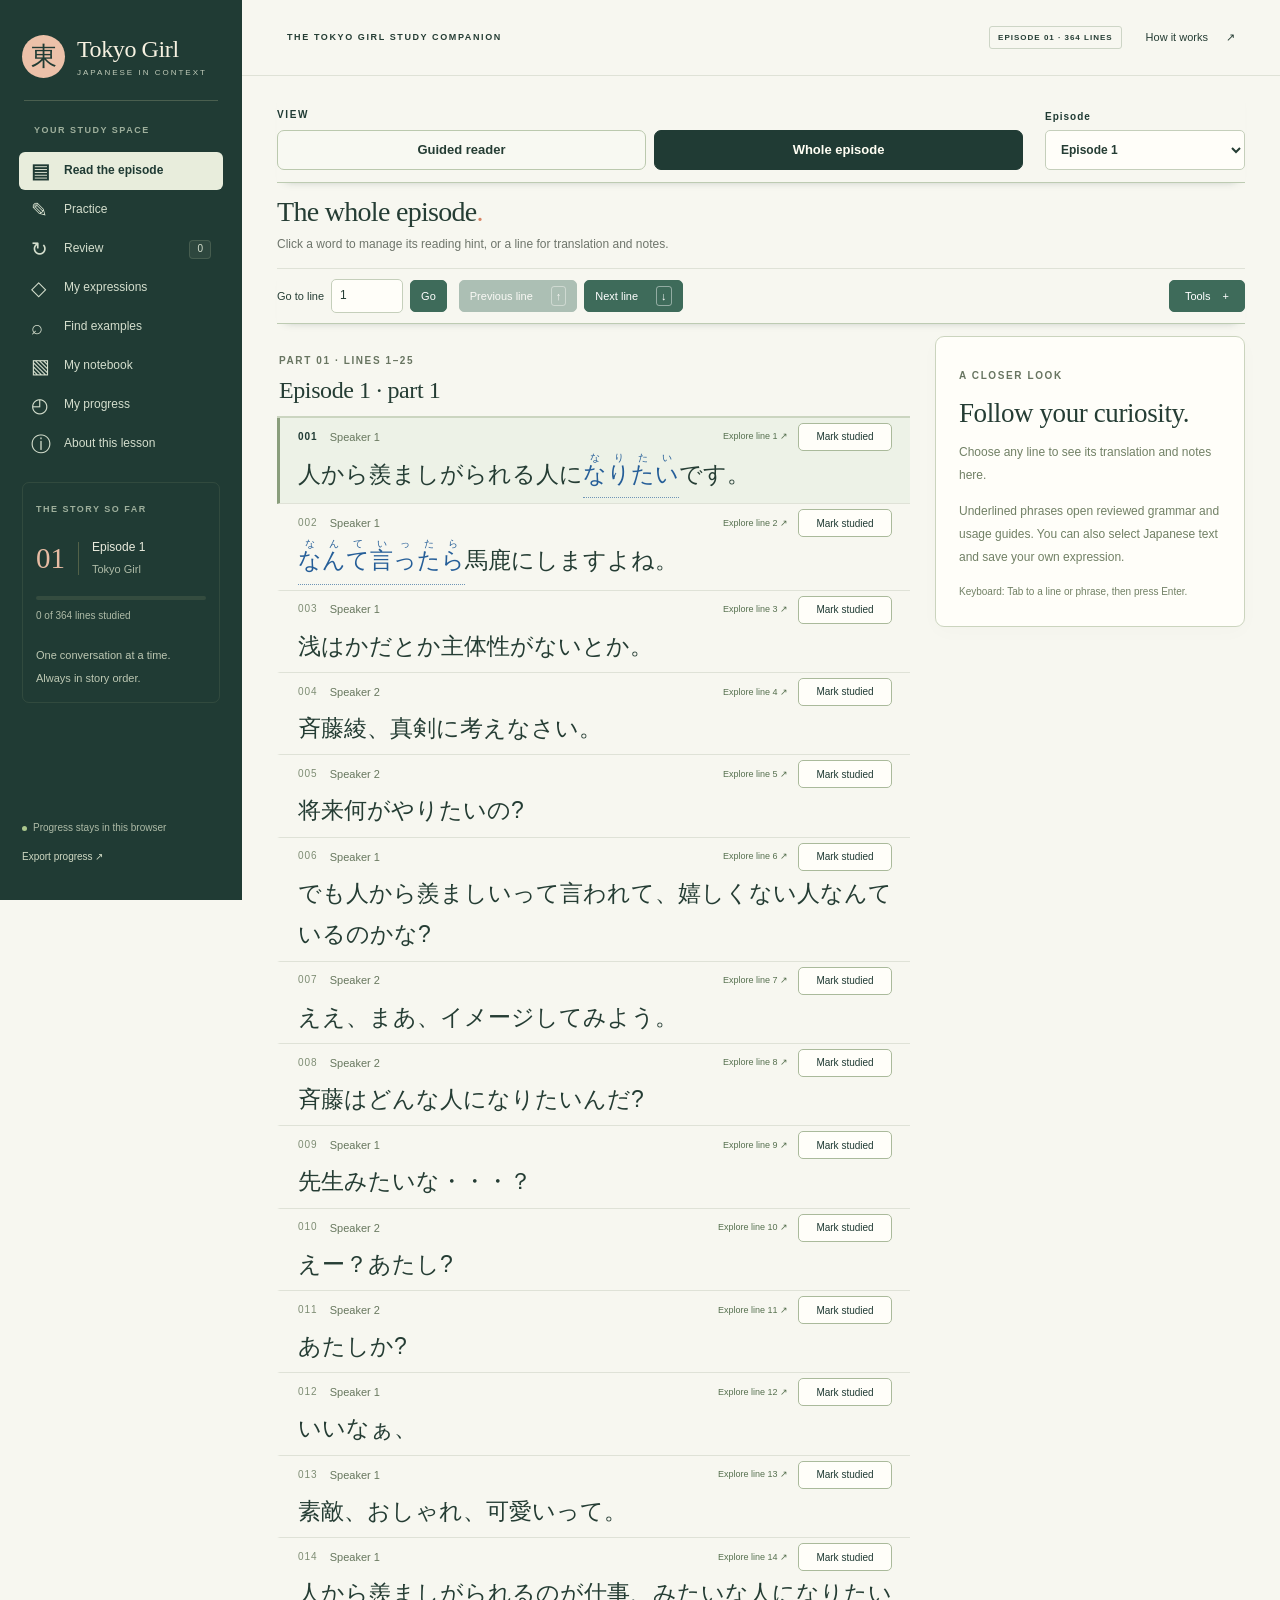
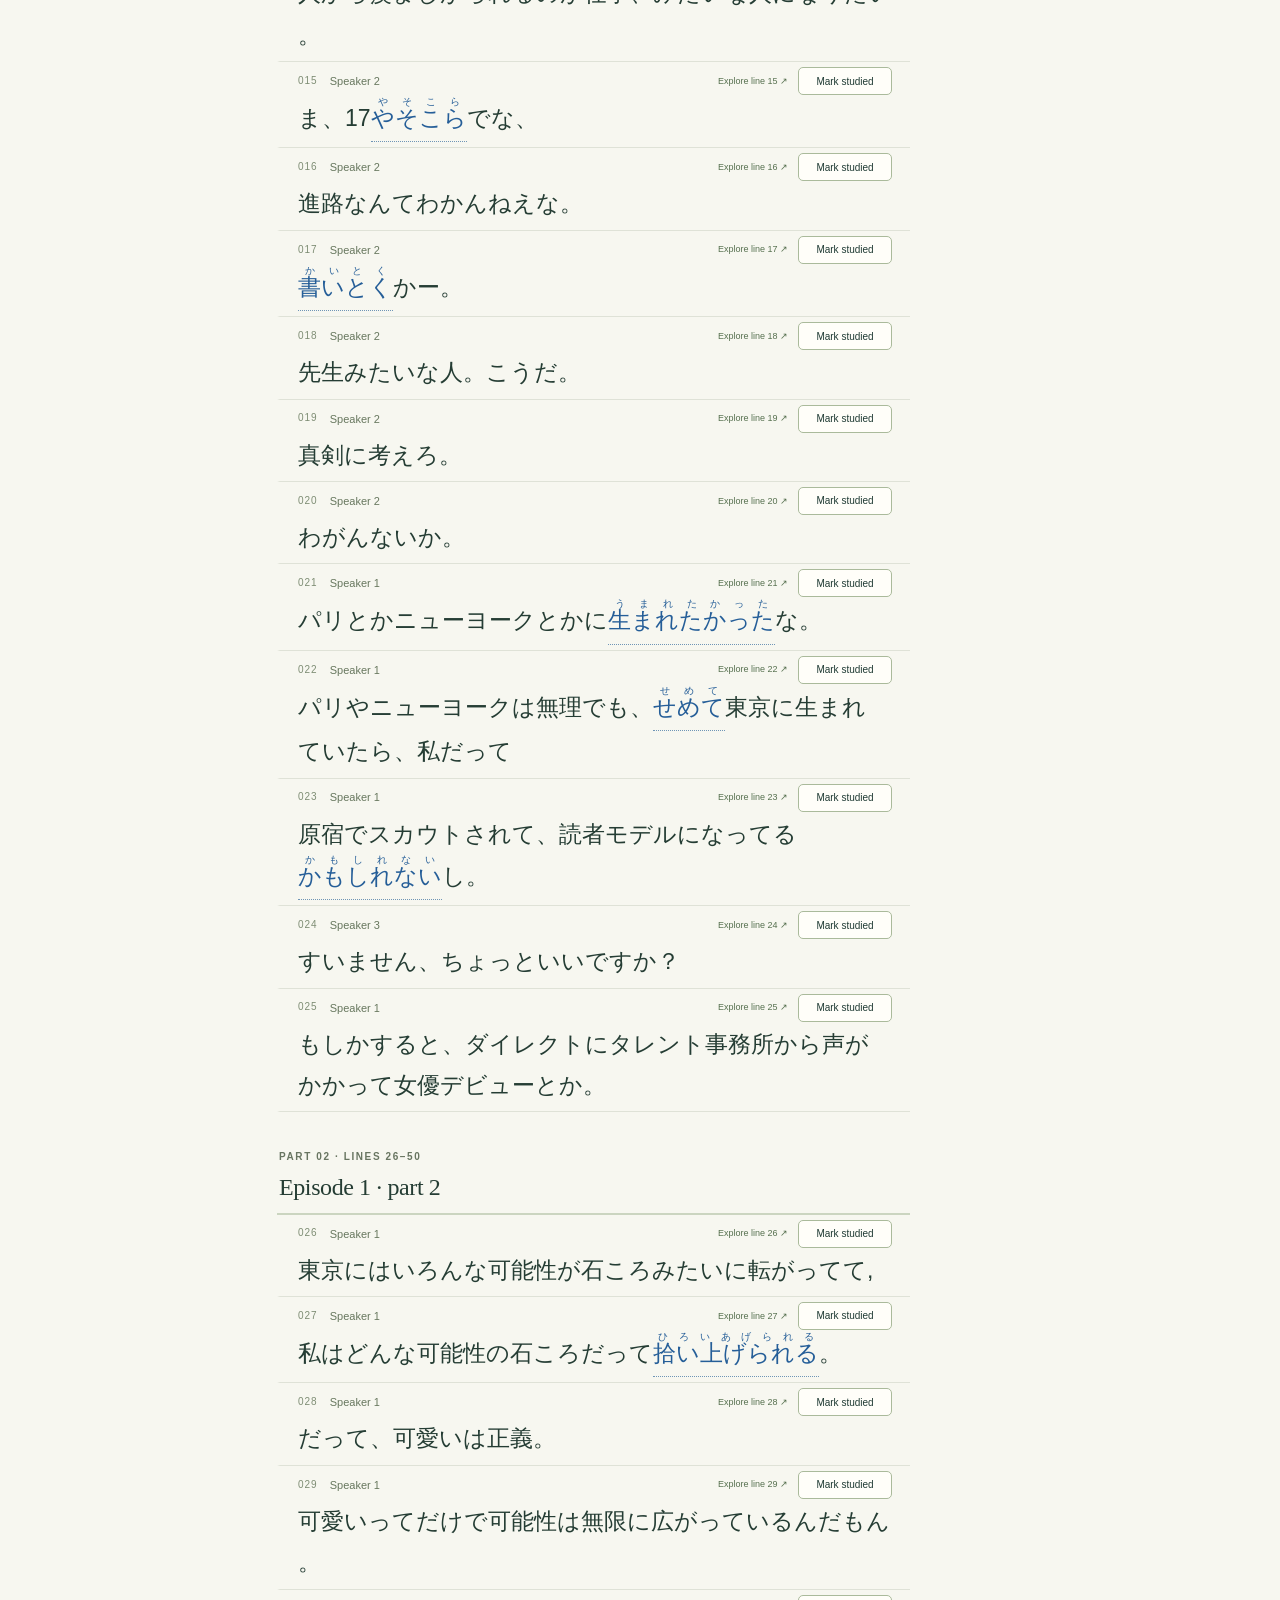
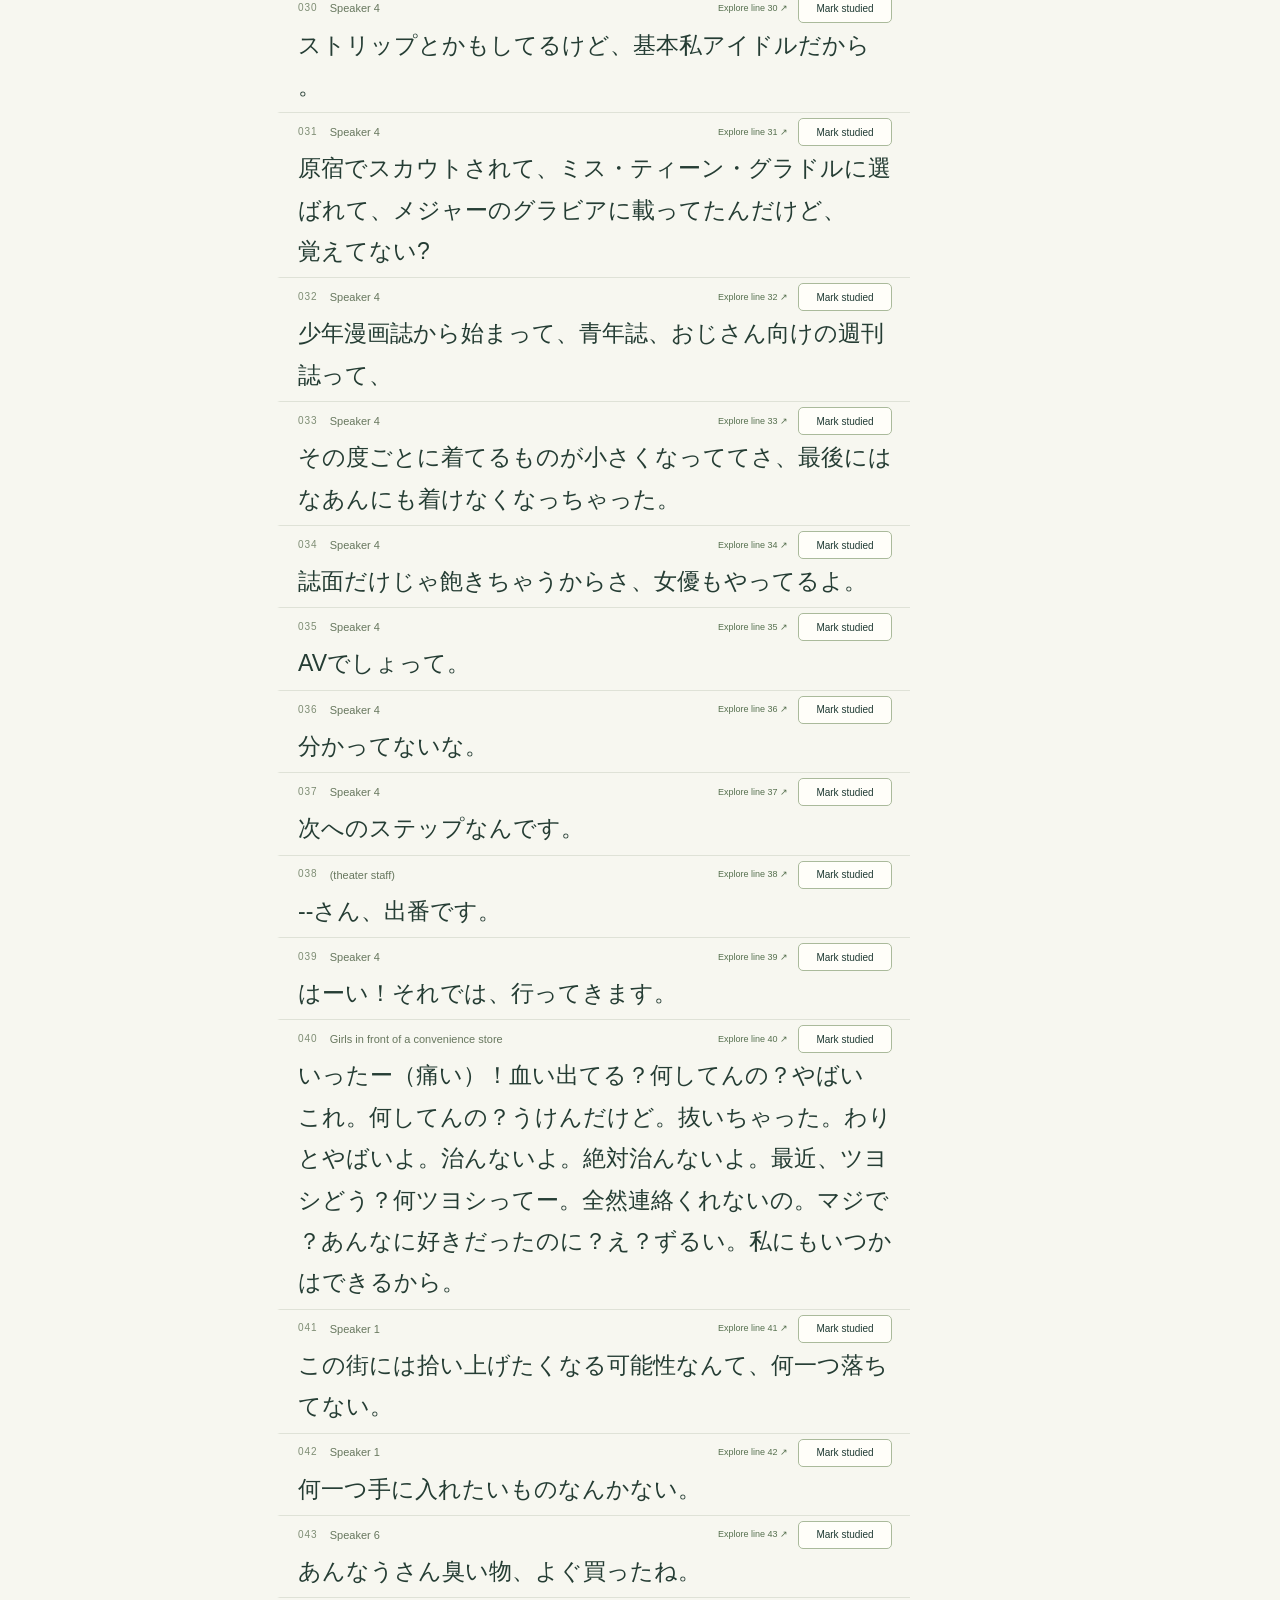
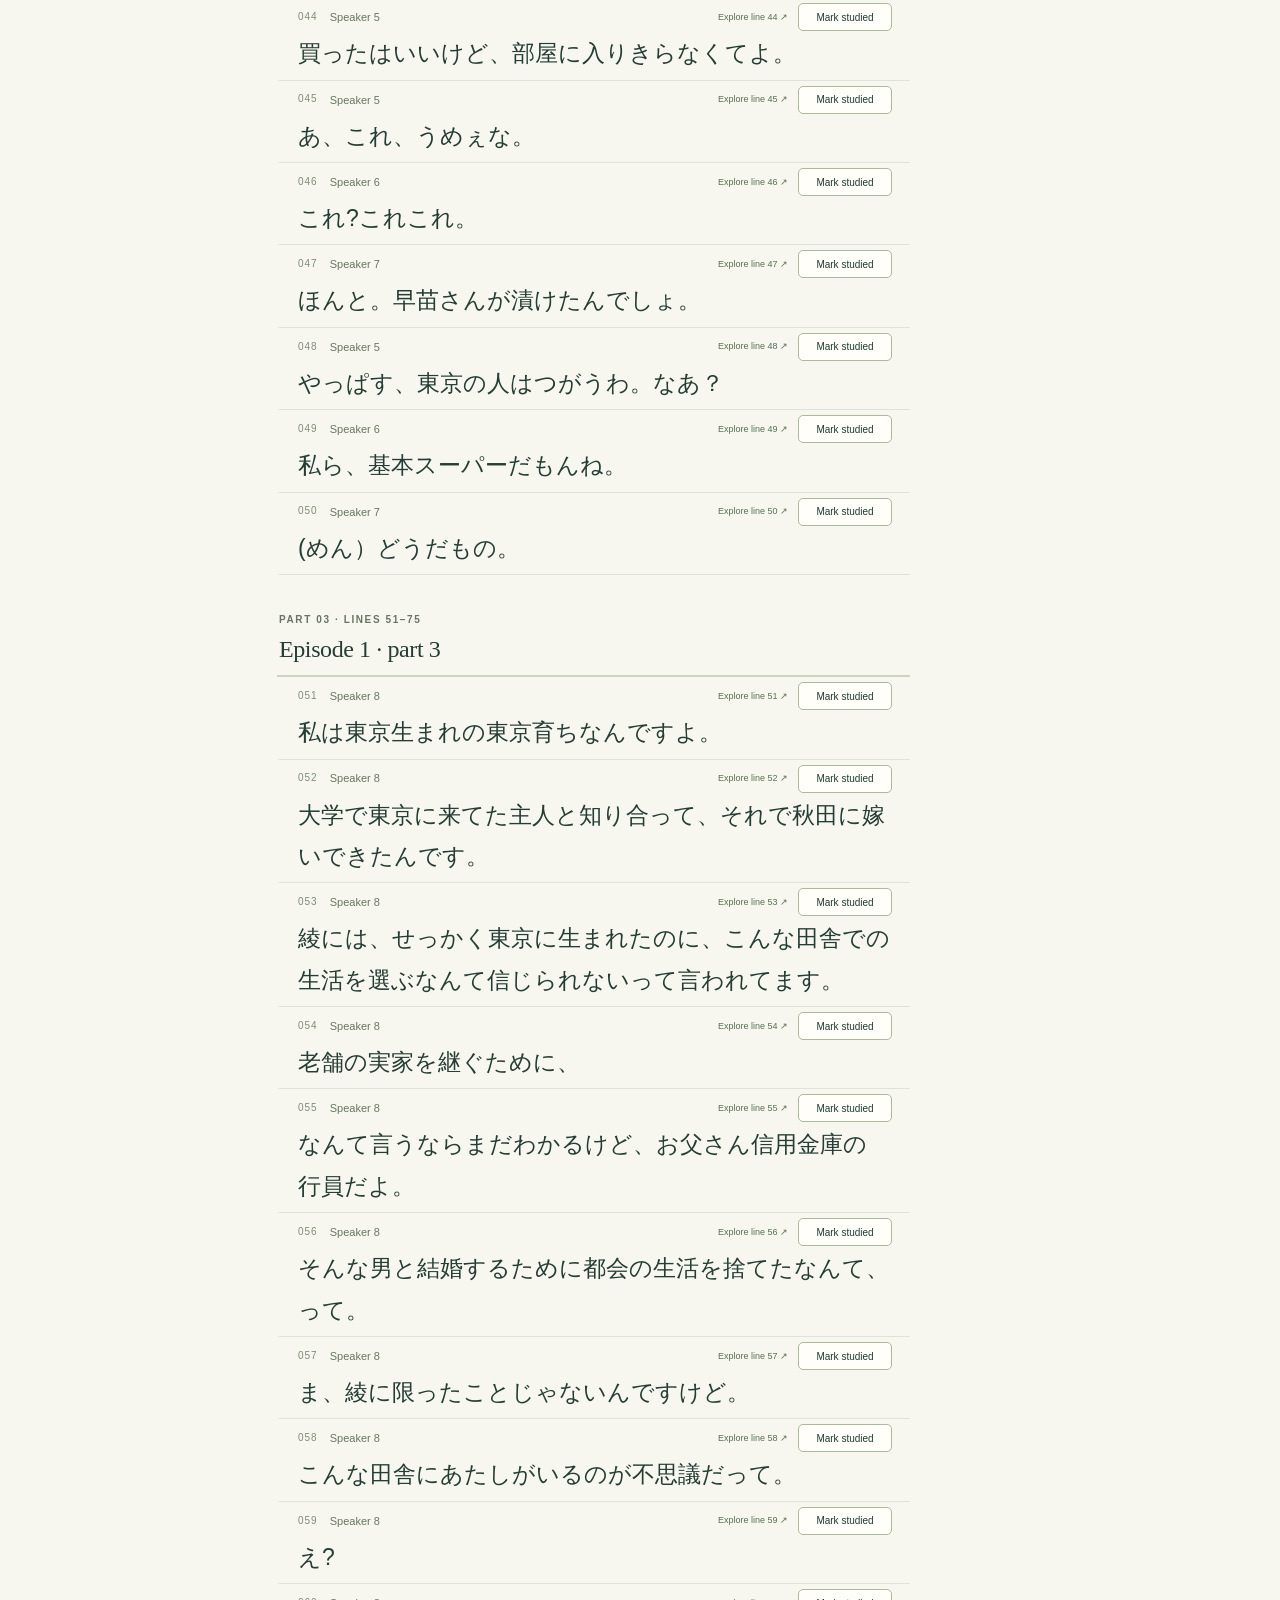
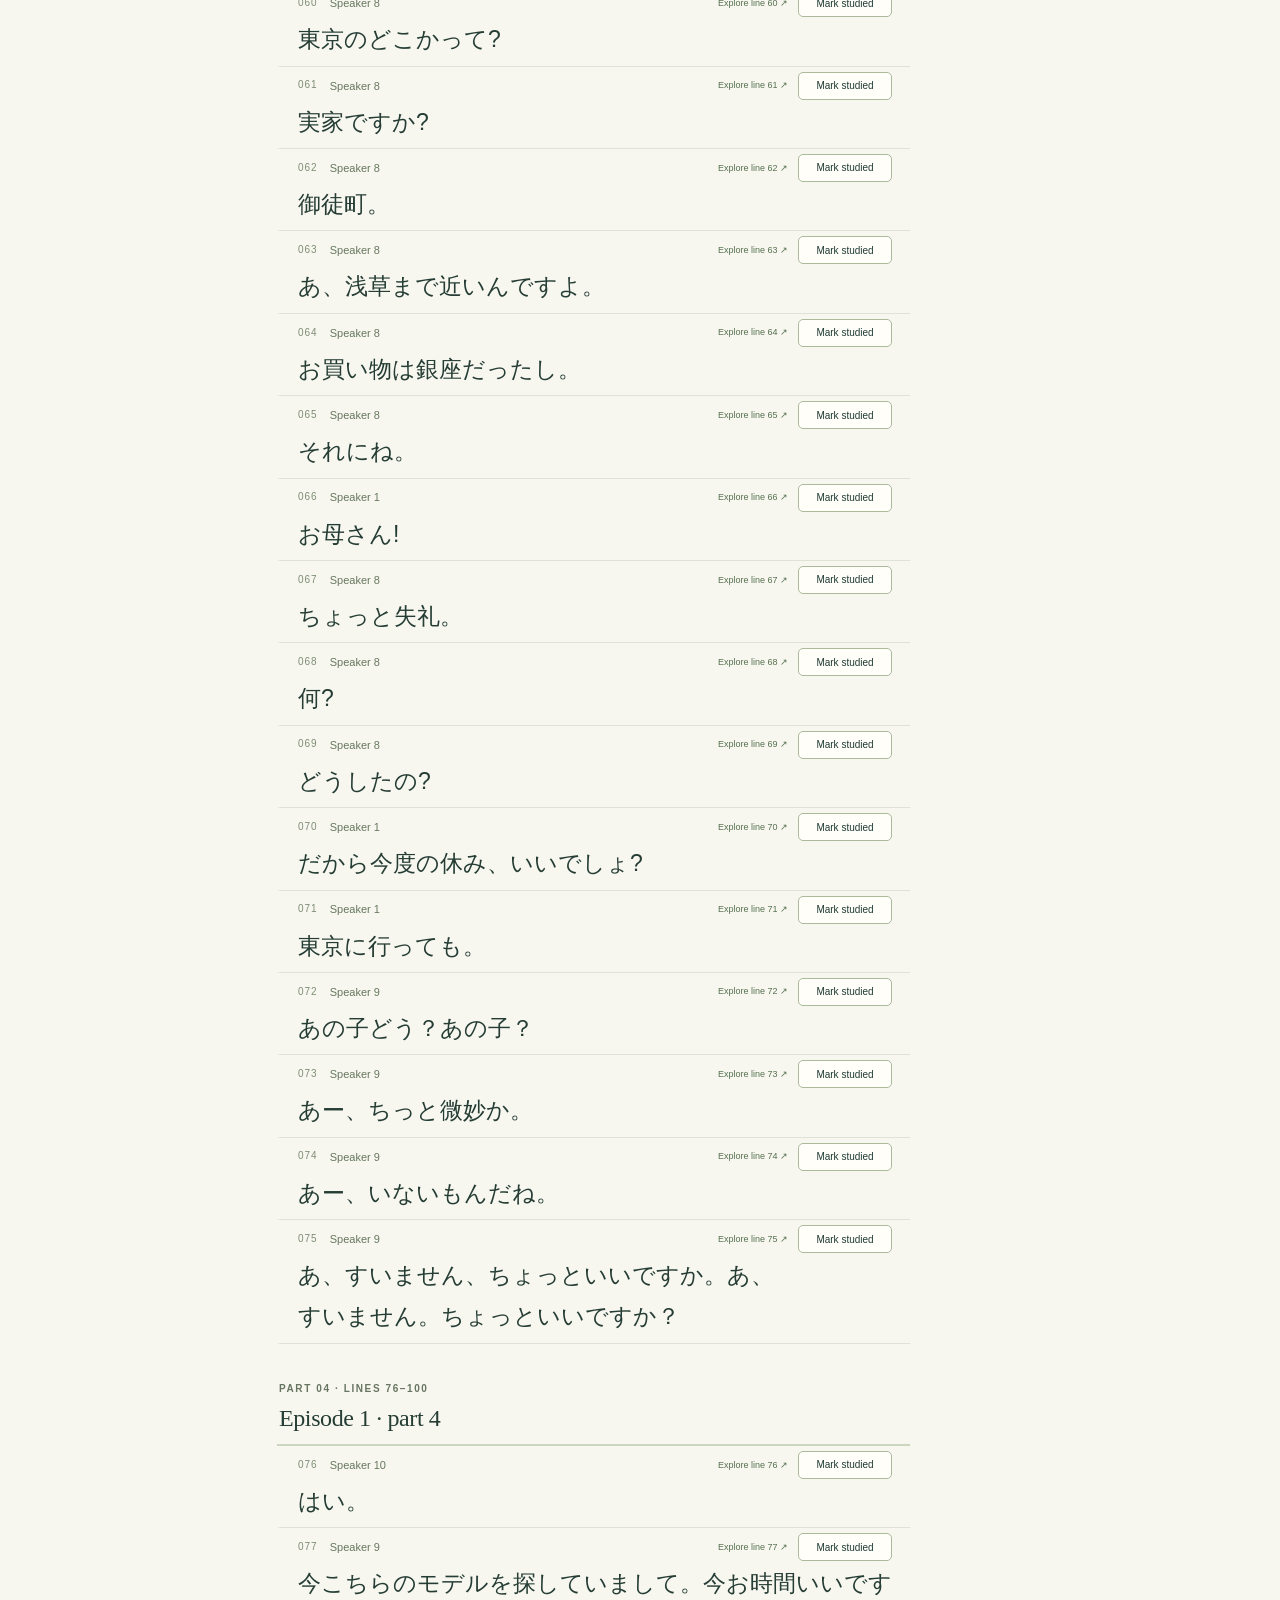
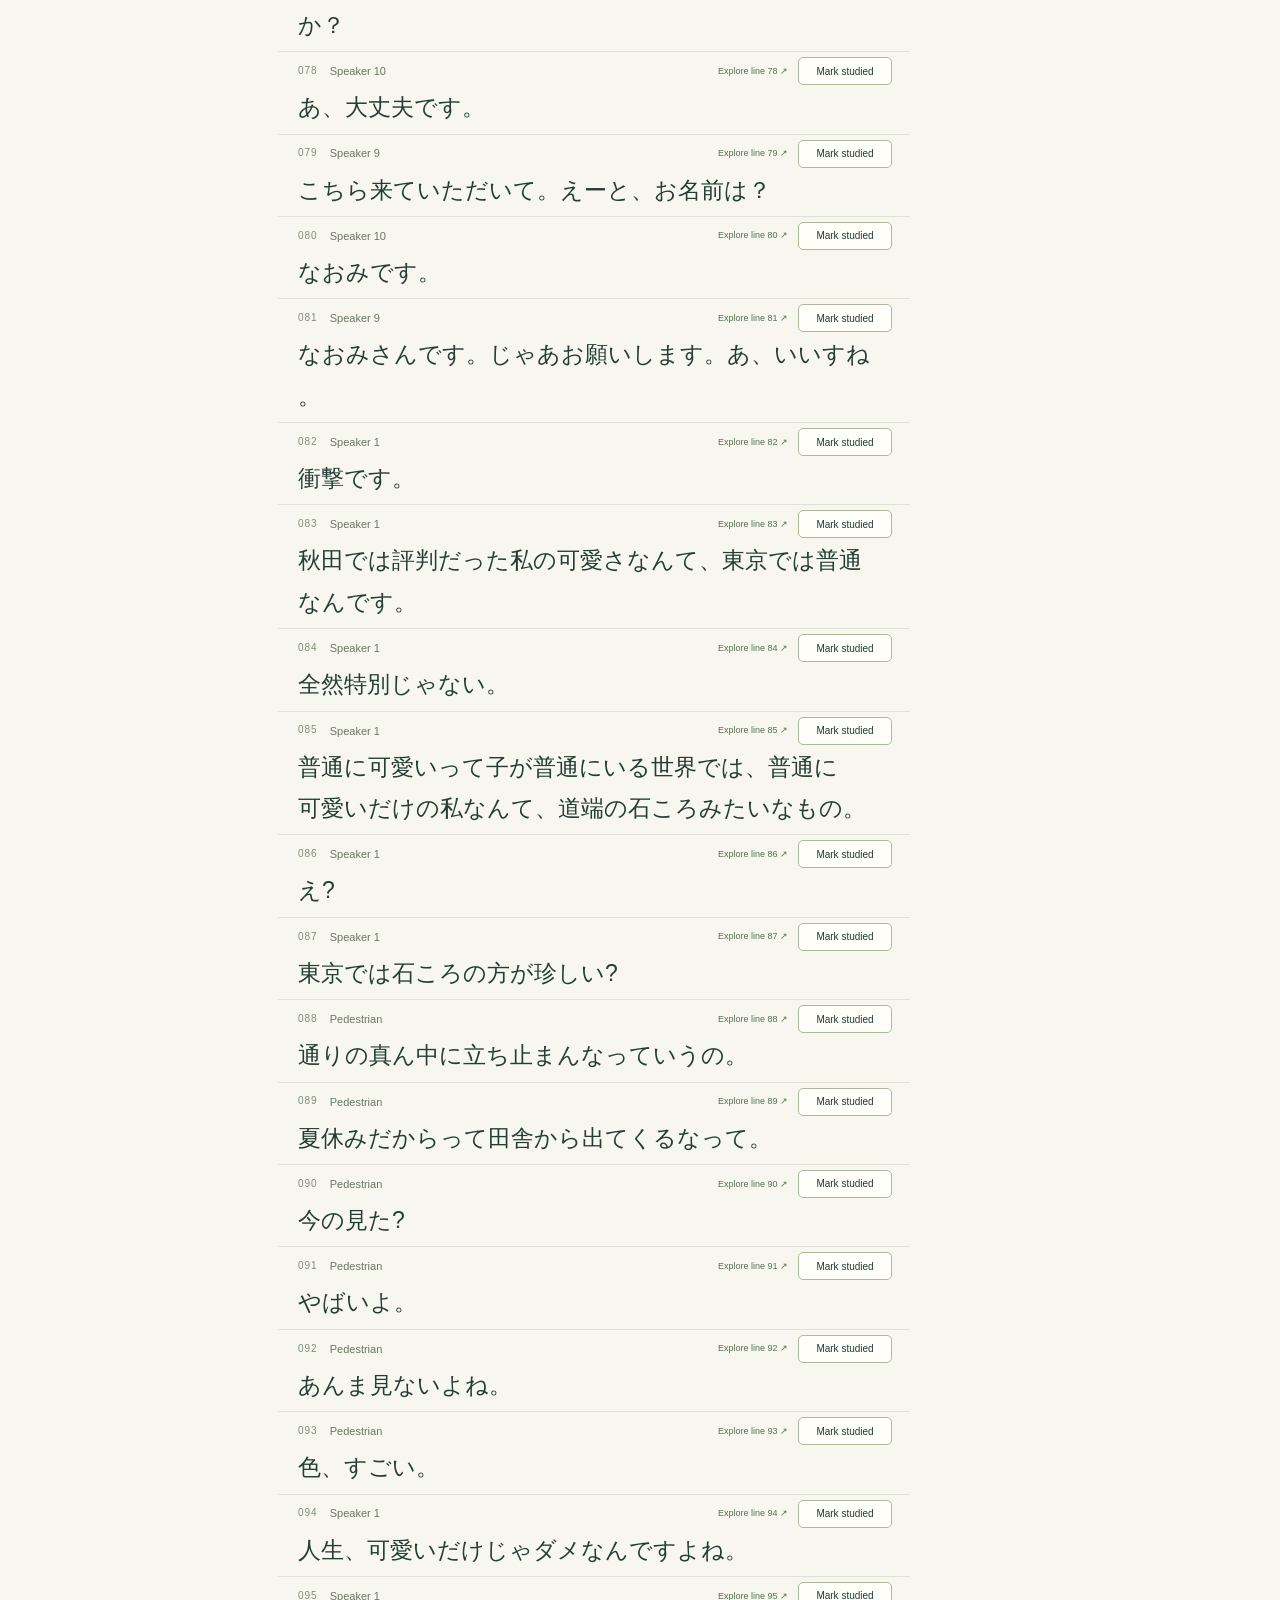
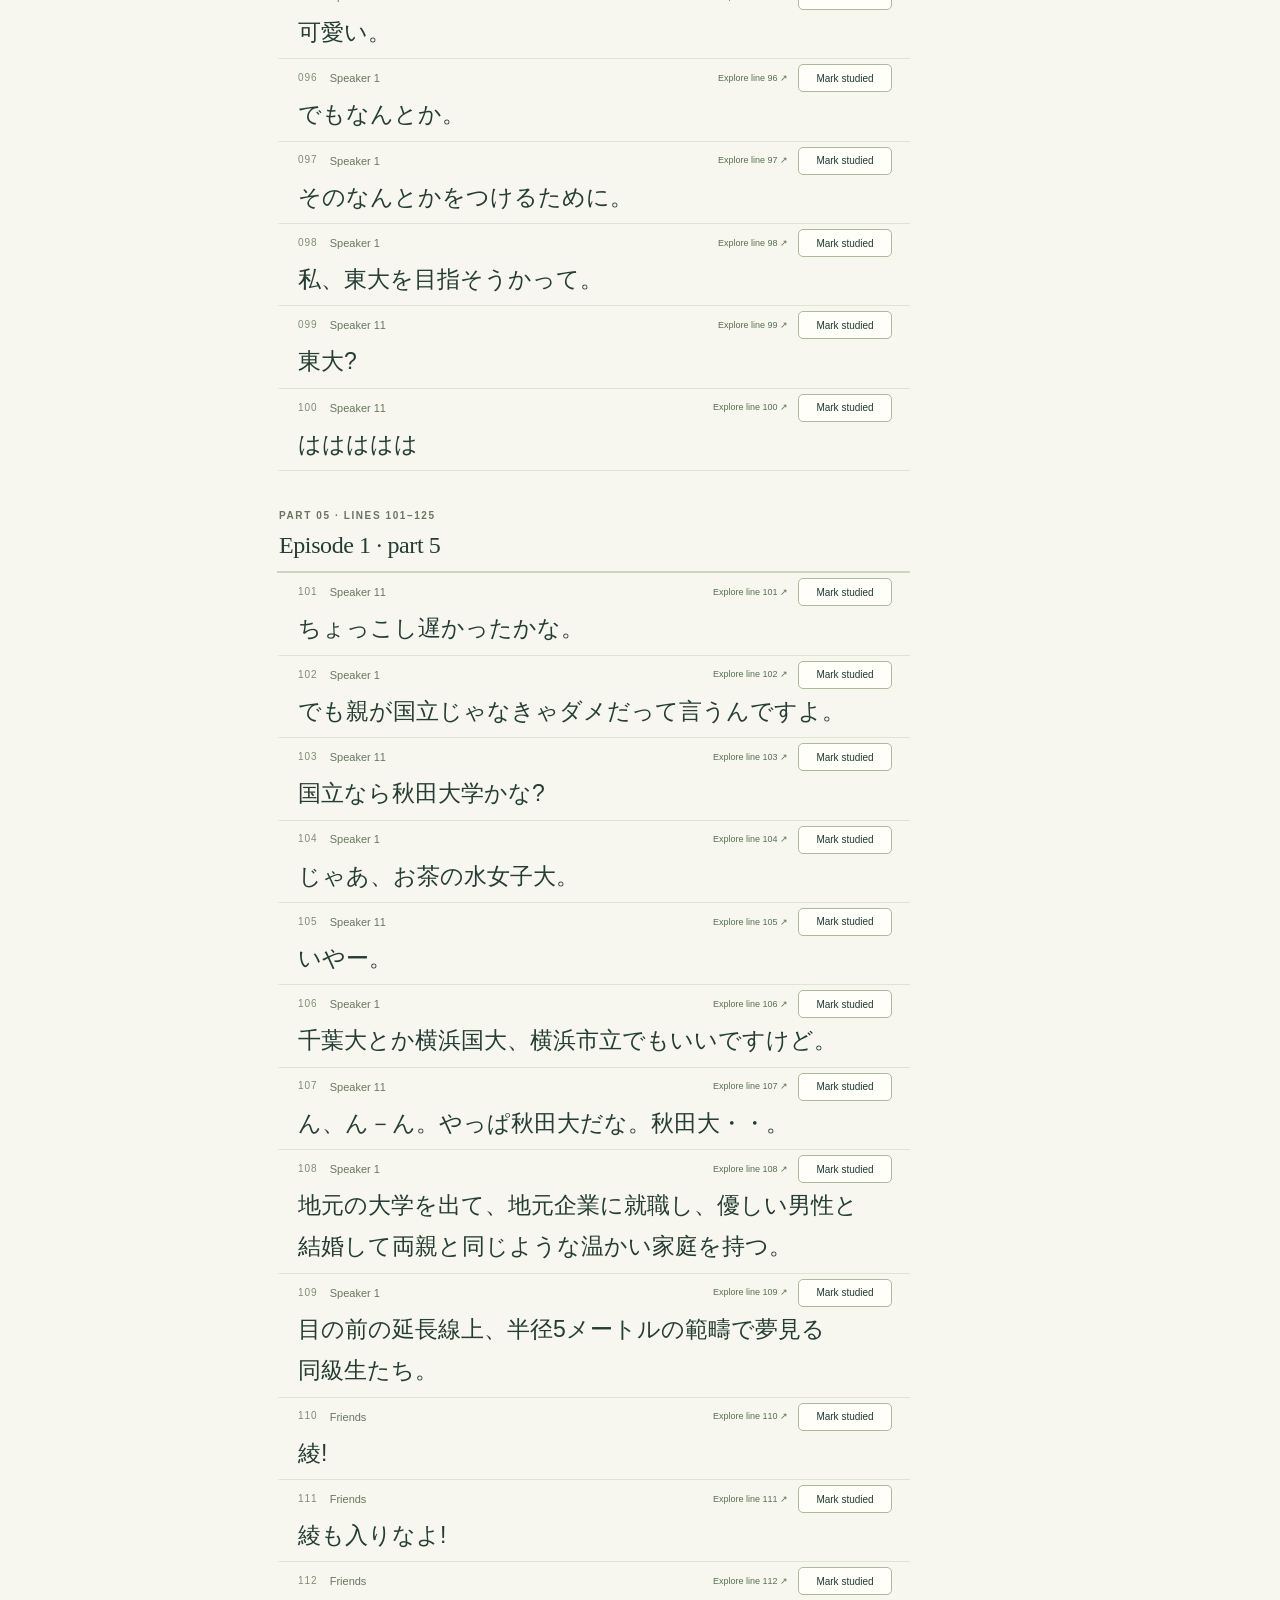
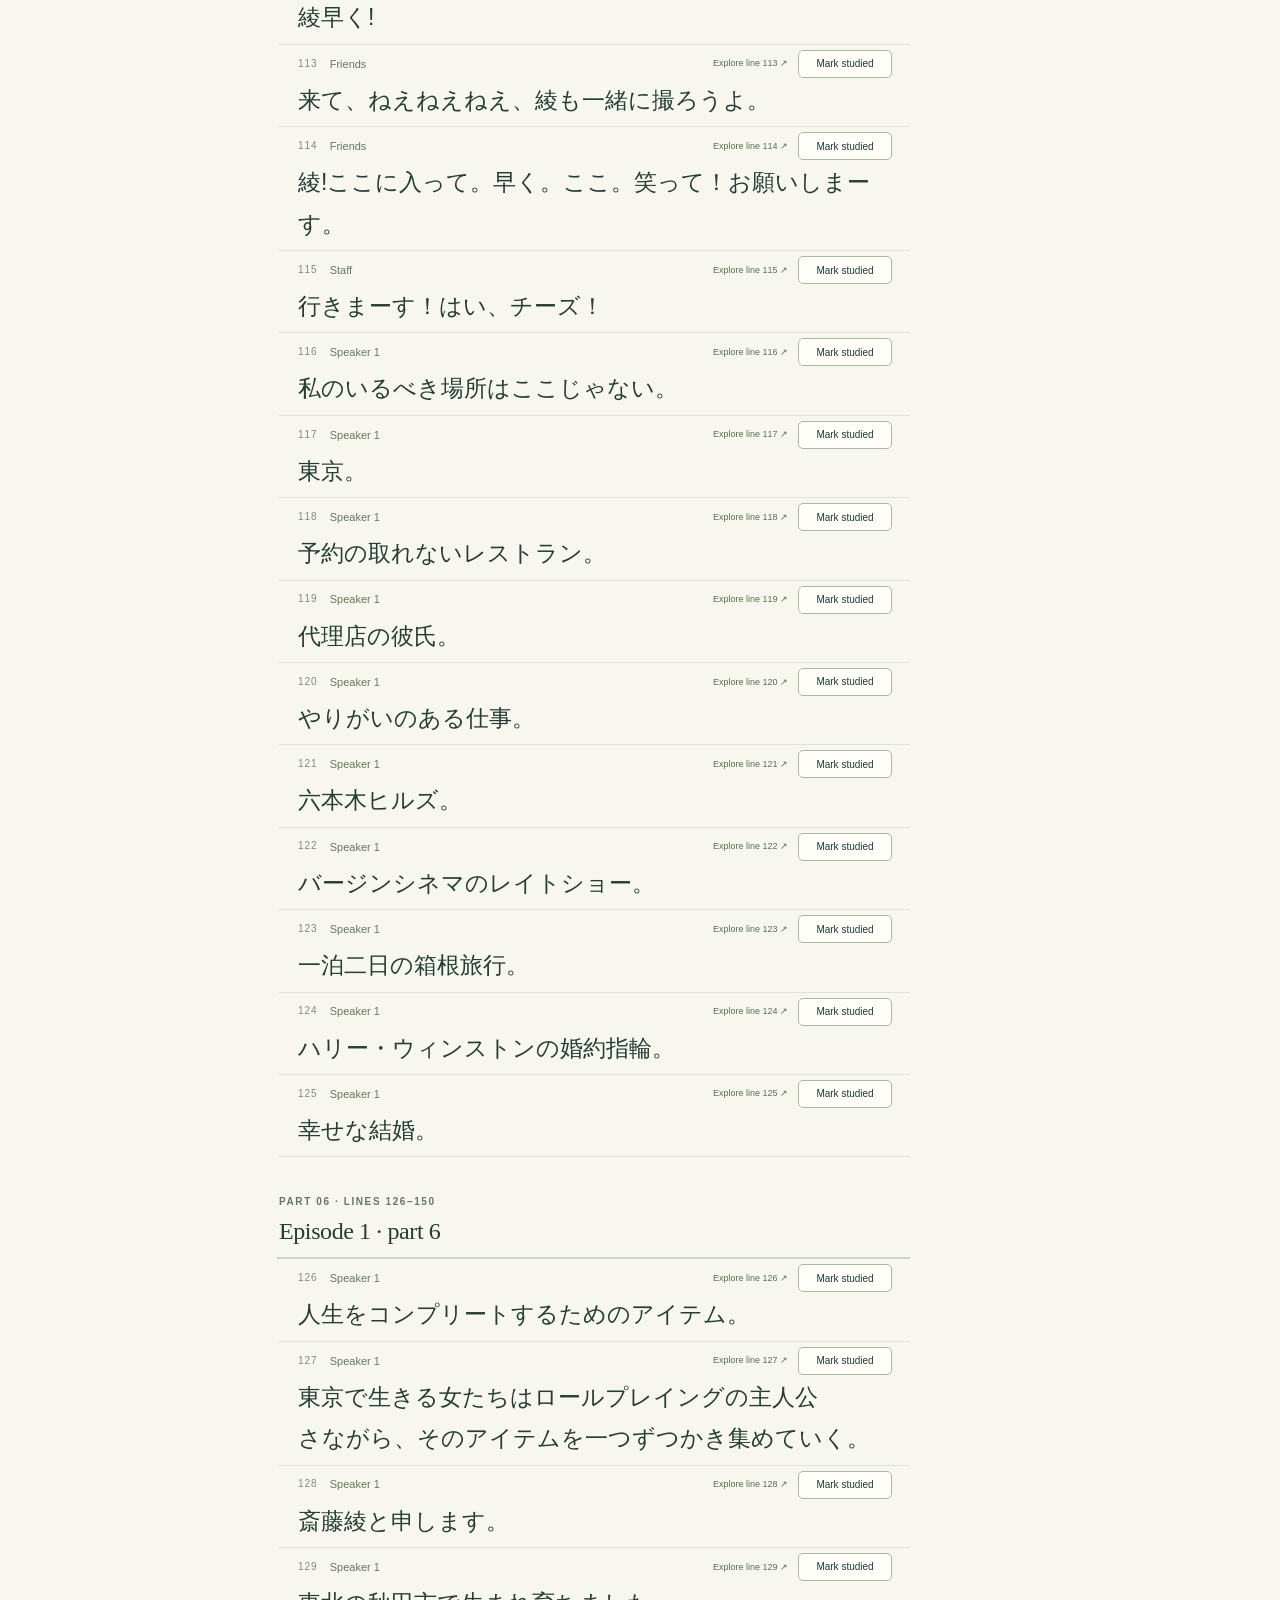
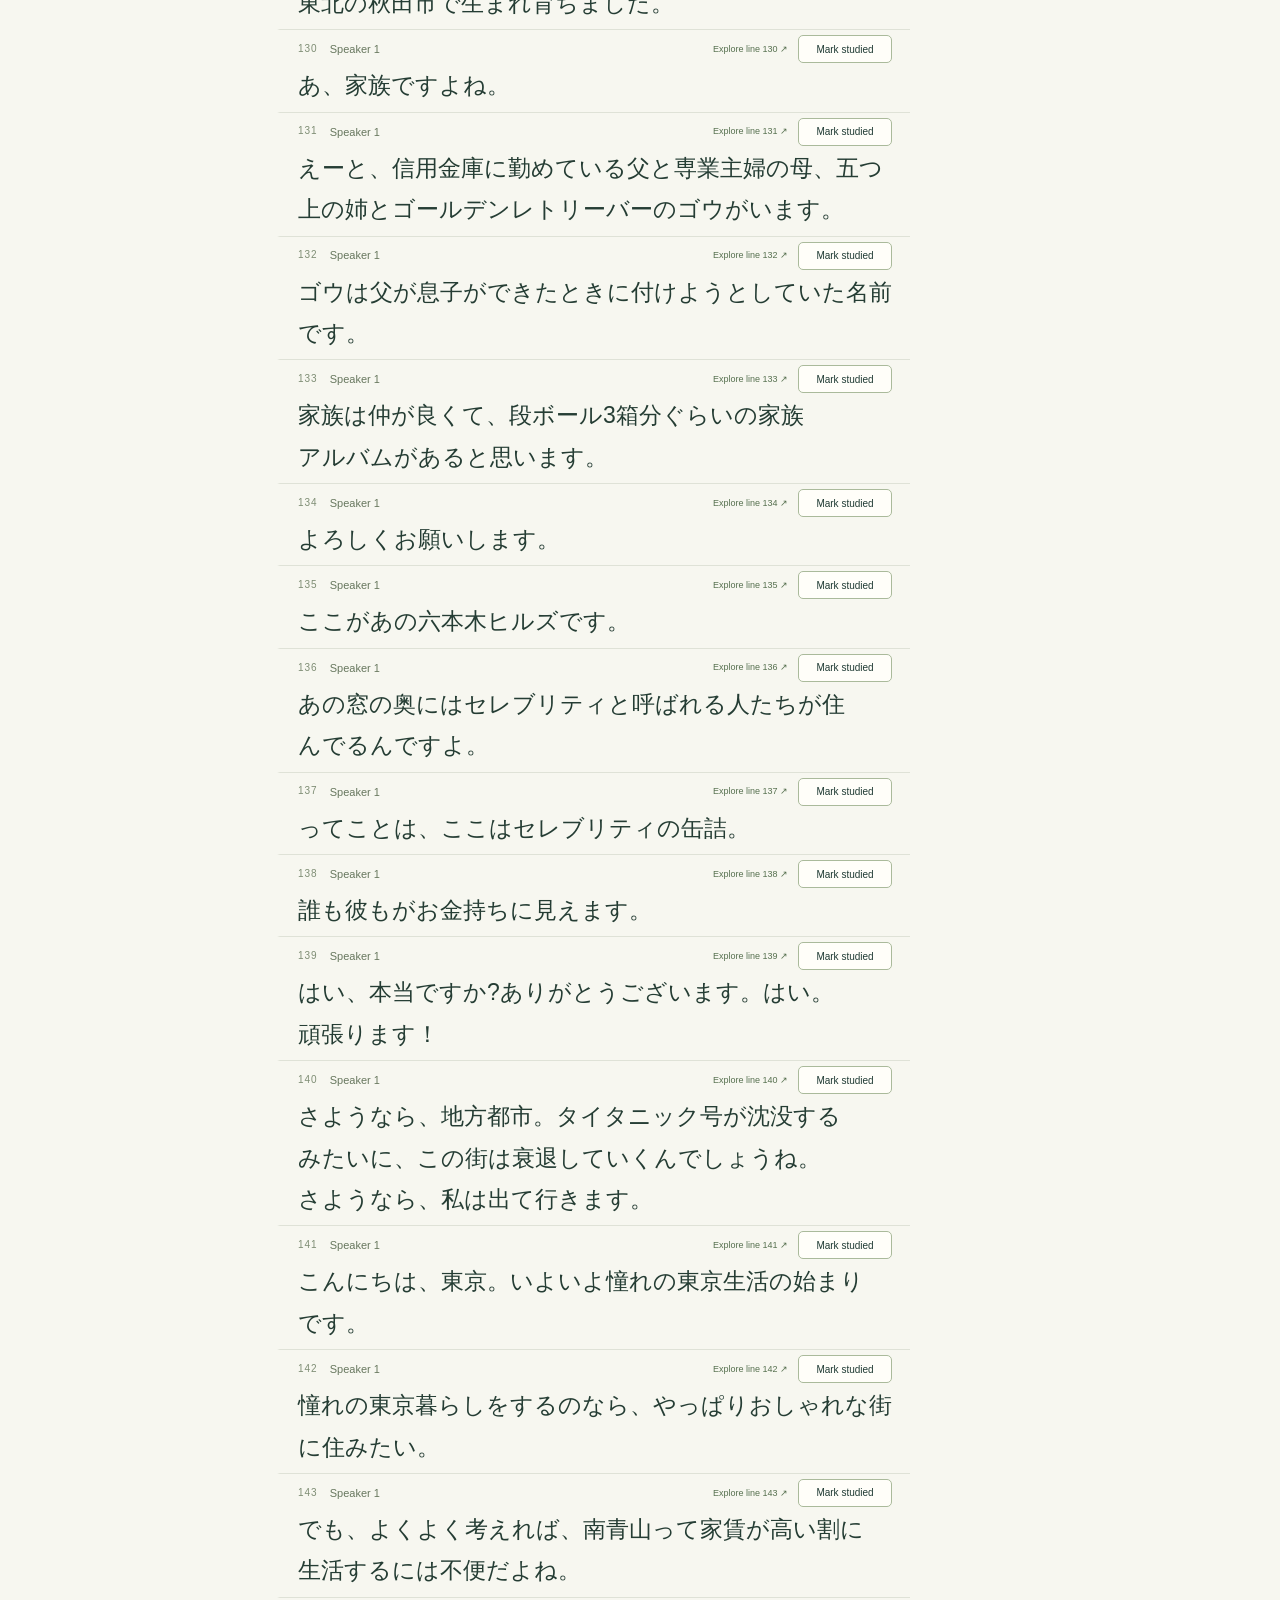
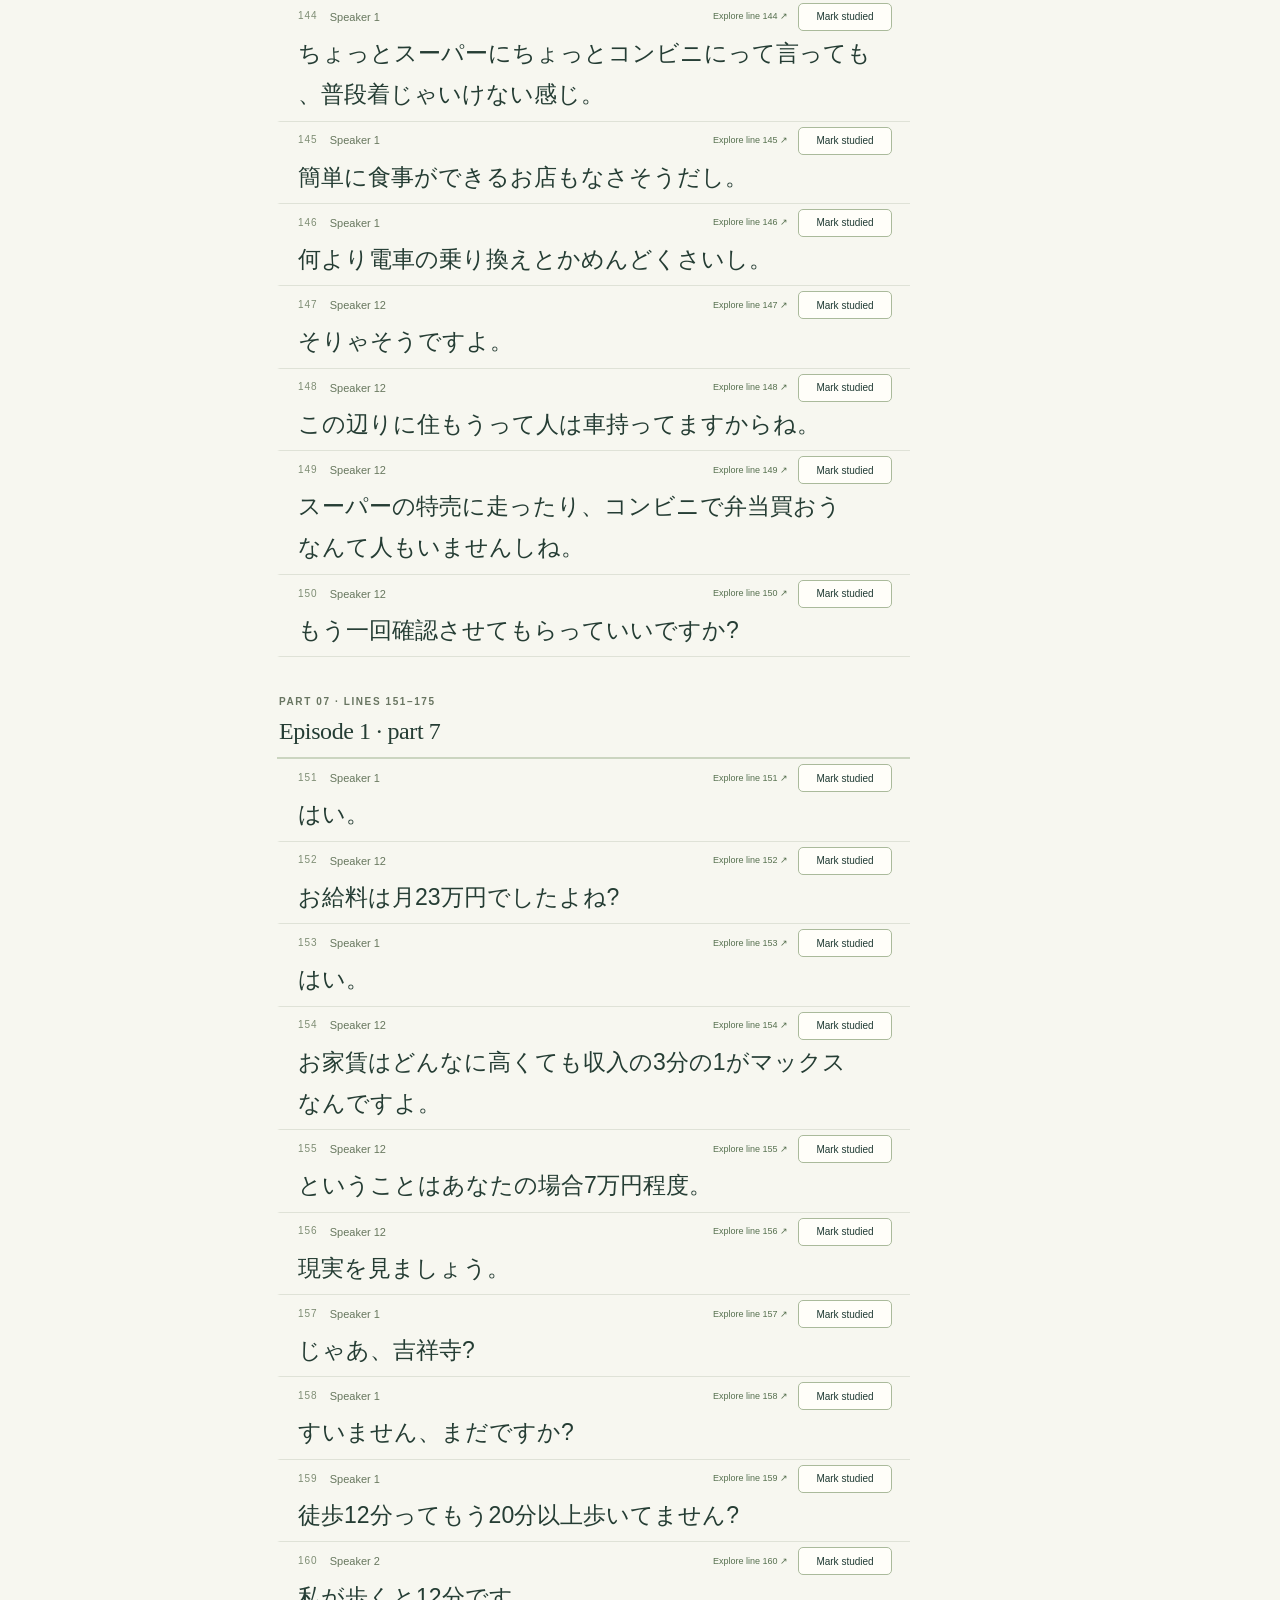
==== index.html @ 6136b078 "Publish Tokyo Girl from e1217fe00921" ====
<!doctype html>
<html lang="en">
<head>
  <meta charset="UTF-8"><meta name="viewport" content="width=device-width, initial-scale=1">
  <meta name="theme-color" content="#203b34">
  <meta name="description" content="Learn Japanese in story order with Tokyo Girl. Read the canonical spreadsheet transcripts for Episodes 1–11, reveal Yoshiko’s translations and notes, and practice what you’ve studied.">
  <title>Tokyo Girl — Japanese in context</title>
  <link rel="icon" href="data:image/svg+xml,%3Csvg xmlns='http://www.w3.org/2000/svg' viewBox='0 0 64 64'%3E%3Crect width='64' height='64' rx='16' fill='%23203b34'/%3E%3Ctext x='32' y='44' text-anchor='middle' font-size='40' fill='%23f4ba9f'%3E東%3C/text%3E%3C/svg%3E">
  <link rel="stylesheet" href="./styles.css"><link rel="stylesheet" href="./episode-view.css">
  <script type="module" src="./app.js"></script>
</head>
<body>
  <a class="skip-link" href="#main">Skip to lesson</a>
  <div id="app"></div>
  <div id="toast" role="status" aria-live="polite"></div>
  <noscript>This learning prototype needs JavaScript to reveal translations and save your place.</noscript>
</body>
</html>
---- styles.css ----
@font-face{font-family:Furifont;src:url('./assets/FurifontSans-Regular.woff2') format('woff2');font-weight:400;font-style:normal;font-display:swap}
:root{--ink:#253d34;--muted:#6e756b;--paper:#f7f7f0;--white:#fffef9;--line:#dfe2d7;--green:#203b34;--coral:#d88565;--peach:#f4c0a6;--blue:#255e98;--sans:Inter,-apple-system,BlinkMacSystemFont,'Segoe UI',sans-serif;--jp:'Hiragino Kaku Gothic ProN','Yu Gothic',Meiryo,sans-serif}
*{box-sizing:border-box}body{margin:0;background:var(--paper);color:var(--ink);font-family:var(--sans);font-size:14px;line-height:1.65}button,input{font:inherit}button,a,label{touch-action:manipulation}button{cursor:pointer}button{color:inherit}a{color:var(--blue);text-underline-offset:4px}button:disabled{cursor:default;opacity:.4}button:focus-visible,a:focus-visible,summary:focus-visible,label:has(input:focus-visible){outline:3px solid #5689b8;outline-offset:4px}button{border:0;background:none}p{margin:0 0 14px}h1,h2,h3{line-height:1.2}h1{font-family:Georgia,'Times New Roman',serif;font-weight:400;font-size:50px;letter-spacing:-1.8px;margin:15px 0 18px}h2{font-size:20px;letter-spacing:-.4px;margin:0 0 12px;font-weight:600}h3{font-size:16px;margin:0 0 12px}small{font-size:12px}[hidden]{display:none!important}.added{color:var(--blue)}.coral{color:var(--coral)}.muted{color:var(--muted)}.eyebrow,.side-caption,.mini-label{font-size:10px;font-weight:650;letter-spacing:1.6px;line-height:1.6}.eyebrow{color:#687561}.mini-label{font-size:9px;letter-spacing:1.2px;color:#7b8275}.eyebrow-dot{padding:0 7px}.skip-link{position:fixed;top:-100px;left:20px;z-index:100;background:white;padding:14px}.skip-link:focus{top:10px}#app{display:flex;min-height:100vh}.sidebar{width:242px;position:fixed;inset:0 auto 0 0;display:flex;flex-direction:column;background:var(--green);color:#e9ebdd;padding:35px 22px;z-index:10}.brand{display:flex;gap:12px;align-items:center;text-decoration:none;color:#f6f1e1;font:24px Georgia,serif;letter-spacing:-.4px}.brand-mark{display:grid;place-items:center;background:#ecc1a9;color:var(--green);width:43px;height:43px;border-radius:50%;font:26px var(--jp)}.brand small{display:block;margin-top:5px;font:8px var(--sans);letter-spacing:2px;color:#c0cbb9}.sidebar-rule{height:1px;background:#4a5f4f;margin:32px 2px}.side-caption{color:#9eaf9c;font-size:9px;letter-spacing:1.5px;padding:0 12px}.sidebar nav{display:grid;gap:5px;margin:15px -3px 30px}.nav-item{display:flex;align-items:center;text-align:left;gap:12px;color:#d4decd;width:100%;padding:13px 12px;font-size:12px;border-radius:6px}.nav-icon{font-size:20px;width:21px;line-height:1}.nav-item.active{background:#e8eddc;color:var(--green);font-weight:600}.nav-item:hover:not(.active){background:#304b40}.count{margin-left:auto;background:#82907b26;border:1px solid #9aab8f38;padding:0 7px;font-size:10px;border-radius:4px}.course-card{margin:12px 0;padding:20px 13px;border:1px solid #5a6f584d;border-radius:7px}.course-card .side-caption{padding:0}.episode-mark{display:flex;align-items:center;gap:13px;margin:19px 0 18px;font-size:12px}.episode-mark>span{font:29px Georgia,serif;color:#e7bba3;border-right:1px solid #526148;padding-right:13px}.episode-mark small{display:block;color:#aebba7;font-size:11px;margin-top:2px}.progress-track{height:4px;background:#65755a4d;border-radius:4px;overflow:hidden}.progress-track span{display:block;height:100%;background:#e5b798;transition:width .25s}.course-card p{font-size:10px;color:#aebba7;margin:8px 0 18px}.course-card>small{font-size:11px;color:#bdc8b3;line-height:1.9}.sidebar-bottom{margin-top:auto;padding-top:30px;font-size:10px;color:#aebba7;line-height:1.7}.live-dot{display:inline-block;width:5px;height:5px;background:#abc78d;border-radius:50%;margin-right:6px}.text-on-dark{display:block;color:#d0d9c3;margin:12px 0 0;font-size:10px;padding:0}main{margin-left:242px;width:calc(100% - 242px);min-width:0;outline:none}.topbar{height:76px;border-bottom:1px solid var(--line);display:flex;align-items:center;justify-content:space-between;padding:0 45px;font-size:9px;font-weight:600;letter-spacing:1.6px}.topbar-right{display:flex;align-items:center;gap:24px}.prototype-badge{font-size:8px;letter-spacing:1px;border:1px solid #cdd5c6;padding:4px 8px;border-radius:3px}.small-link{font-size:11px;font-weight:500;padding:2px 0;text-align:left;letter-spacing:0;color:var(--ink)}.small-link span{margin-left:15px}.page{max-width:1260px;margin:0 auto;padding:34px 45px 60px}.breadcrumb{font-size:8px;letter-spacing:1.4px;font-weight:600;color:#737e6b;margin-bottom:25px}.breadcrumb span{margin:0 12px;color:#bcc4b1}.scene-hero{display:flex;align-items:center;justify-content:space-between;padding:7px 0 30px;gap:20px}.scene-hero h1{font-size:49px}.scene-hero p{color:#6d7769;font-size:12px;line-height:1.9}.hero-tags{display:flex;gap:8px;margin-top:21px}.hero-tags span{font-size:9px;border:1px solid #d7ddcc;border-radius:20px;padding:3px 10px;color:#5e715b;background:#eef1e5}.station-art{width:215px;min-width:170px;text-align:center;position:relative;padding:0 0 12px;color:#61735a}.station-small{font-size:8px;letter-spacing:2px;display:block;margin-bottom:20px}.station-circle{width:83px;height:83px;border:4px solid #d99c78;border-radius:50%;margin:0 auto 12px;background:#f9f6eb;display:flex;align-items:center;justify-content:center;flex-direction:column;font-size:12px;line-height:1.1;font-weight:600;outline:1px solid #d8decd;outline-offset:9px}.station-circle em{font:29px Georgia,serif;font-style:normal;margin-top:2px}.station-ja{font:23px var(--jp);letter-spacing:4px;margin-top:20px}.station-en{font-size:8px;letter-spacing:2.5px;margin-top:7px}.station-line{height:1px;background:#ced6c3;width:95%;margin:20px auto 0;position:relative}.station-line:before,.station-line:after{content:'';position:absolute;top:-3px;width:7px;height:7px;border:1px solid #9eac8c;border-radius:50%;background:var(--paper)}.station-line:before{left:0}.station-line:after{right:0}.companion-banner{border-top:1px solid var(--line);border-bottom:1px solid var(--line);display:flex;gap:13px;padding:14px 0;align-items:center;margin-bottom:30px}.watch-icon{display:grid;place-items:center;border:1px solid #a2af94;border-radius:5px;width:26px;height:22px;font-size:18px;color:#64785b;flex-shrink:0}.companion-banner p{margin:0;color:#75806e;font-size:10px}.companion-banner strong{color:#4f644a;font-weight:600}.order-label{margin-left:auto;white-space:nowrap;font-size:8px;letter-spacing:1px;text-transform:uppercase;color:#617759}.workspace-grid{display:grid;grid-template-columns:minmax(0,1fr) 260px;gap:26px;align-items:start}.section-bar{display:flex;align-items:center;justify-content:space-between;gap:12px;margin:0 0 20px}.section-bar h2{margin:0;font-size:15px}.font-control{display:flex;align-items:center;gap:7px;font-size:9px;cursor:pointer;position:relative}.font-control input{position:absolute;width:1px;height:1px;opacity:0}.switch{width:27px;height:15px;border-radius:10px;background:#9aa98e;position:relative}.switch:after{content:'';position:absolute;background:#fffef3;border-radius:50%;width:11px;height:11px;left:2px;top:2px;transition:left .2s}.font-control input:checked+.switch{background:#41634a}.font-control input:checked+.switch:after{left:14px}.font-status{color:#658259;font-size:9px;min-width:12px}.font-failed{color:#8c493b}.previous-context{padding:0 18px 17px;border-left:1px solid #d9dfd0;margin-left:12px;color:#8b9382}.previous-context>span{font-size:8px;letter-spacing:1.3px}.previous-context p{font-size:13px;margin:5px 0 0;display:-webkit-box;-webkit-line-clamp:2;-webkit-box-orient:vertical;overflow:hidden}.opening-context p{font-size:11px}.dialogue-card{background:var(--white);border:1px solid #cbd5bf;border-radius:9px;padding:25px 27px 0;box-shadow:0 4px 12px #31432004;position:relative}.dialogue-card:before{content:'';height:3px;background:#99ad80;position:absolute;top:0;left:26px;right:26px;border-radius:0 0 4px 4px}.line-meta{display:flex;align-items:center;gap:8px;font-size:10px;color:#6c7b61}.speaker-dot{width:7px;height:7px;border-radius:50%;background:#c89d7a}.speaker-b{background:#91a789}.line-number{margin-left:auto;font-size:8px;letter-spacing:1.5px}.line-number>span{color:#aab39f}.japanese{font:28px/2.15 var(--jp);font-weight:400;margin:25px 0 18px;letter-spacing:.03em;overflow-wrap:anywhere}.japanese.long{font-size:22px;line-height:2.15;letter-spacing:.01em}.use-furifont .japanese{font-family:Furifont,var(--jp);font-variant-ligatures:common-ligatures;letter-spacing:normal}.idiom-chip{font-size:10px;color:var(--blue);border:1px solid #c4d5e1;border-radius:4px;background:#f0f6fa;display:flex;align-items:center;gap:8px;padding:5px 9px;margin-bottom:15px}.reading-controls{display:flex;align-items:center;gap:14px;padding-bottom:23px}.reveal-button{border:1px solid #aebda3;padding:7px 12px;border-radius:5px;font-size:10px;display:flex;gap:24px;align-items:center;background:#f0f3e9;color:#385338;min-height:35px}.reveal-button.selected{background:#e4eddb}.subtle-button{font-size:10px;color:#7b856f;min-height:35px}.kana-reading{padding:16px 0 12px;border-top:1px solid var(--line)}.kana-reading p{font-family:var(--jp);font-size:16px;line-height:1.9;margin-top:10px}.translation{border-top:1px solid var(--line);padding:20px 0}.translation>p{font:17px/1.8 Georgia,serif;color:#464f3c;margin:9px 0 0}.edit-label{display:inline-block;font:8px var(--sans);color:var(--blue);letter-spacing:.7px;margin-left:6px}.original-wording{margin-top:14px;font-size:11px;color:var(--muted)}.original-wording summary{cursor:pointer;list-style:revert}.original-wording p{font:12px/1.8 var(--sans);color:#6e7767;margin:10px 0 0}.card-bottom{border-top:1px solid #e3e7da;display:flex;align-items:center;justify-content:space-between;gap:8px;padding:13px 0}.save-button{font-size:10px;color:#526c45;padding:5px 0}.save-button.saved{color:#71855e}.card-bottom>span{font-size:8px;color:#929c86}.reader-navigation{display:flex;align-items:center;justify-content:space-between;gap:8px;margin:18px 0 28px}.reader-navigation>span{font-size:9px;color:#839174}.outline-button,.primary-button{display:inline-flex;align-items:center;justify-content:center;gap:12px;border:1px solid #bfcab3;border-radius:5px;padding:10px 15px;font-size:11px;min-height:40px;font-weight:500}.primary-button{background:var(--green);color:#f4f3e6;border-color:var(--green)}.primary-button:hover{background:#345549}.outline-button:hover:not(:disabled){background:#edf1e4}.notes-column{padding-top:43px}.notes-card{background:#efefe1;border-radius:8px;padding:23px 22px}.note-icon{width:29px;height:29px;border:1px solid #b2baa0;display:grid;place-items:center;font-size:20px;border-radius:50%;color:#788466;margin-bottom:19px}.notes-card .eyebrow{font-size:8px;letter-spacing:1.2px}.notes-card>h2{font:23px Georgia,serif;margin:10px 0}.notes-card>p{font-size:11px;color:#7b826b;line-height:1.9}.notes-toggle{font-size:10px;font-weight:600;border-bottom:1px solid #b9c2a7;padding:10px 0;display:flex;justify-content:space-between;gap:5px;width:100%;text-align:left}.note-section{padding-top:19px;margin-top:18px;border-top:1px solid #d4d9c5;font-size:12px;line-height:1.85}.note-section h3{font-size:13px;margin:9px 0}.note-section strong{font-weight:600}.note-section p:last-child{margin-bottom:0}.preserve-lines{white-space:pre-line}.addition-label{font-size:8px;letter-spacing:1px;font-weight:600}.example{border-left:2px solid #9fb6ce;padding-left:11px}.example .mini-label{color:var(--blue)}.example p{margin:8px 0;font-size:11px}.color-key{display:flex;gap:9px;padding:18px 2px;color:#7a8470}.blue-dot{background:var(--blue);width:6px;height:6px;flex-shrink:0;border-radius:50%;margin-top:7px}.color-key p{font-size:9px;margin:0;line-height:1.9}.color-key strong{font-weight:500;color:var(--blue)}.quiet-note{padding:23px 3px;border-top:1px solid var(--line);margin-top:7px}.quiet-note .eyebrow{font-size:8px}.quiet-note h3{font:20px Georgia,serif;margin:10px 0}.quiet-note p{font-size:11px;color:#7c8771;line-height:1.9}.quiet-note .small-link{font-size:10px}.transcript-outline{border-top:1px solid var(--line);padding-top:15px}.transcript-outline>summary{cursor:pointer;font-size:11px;color:#637857}.transcript-outline>summary>span{float:right;font-size:9px}.transcript-outline .muted{font-size:10px;margin:14px 0}.transcript-outline ol{margin:0;padding:0;list-style:none}.transcript-outline li button{display:flex;align-items:start;gap:15px;text-align:left;width:100%;padding:12px 8px;border-bottom:1px solid var(--line);font-size:12px}.transcript-outline li button[aria-current]{background:#e8ecde;border-radius:5px}.transcript-outline li button>span:first-child{font-size:9px;color:#89967d;flex-shrink:0}.transcript-outline li button>span:nth-child(2){flex:1}.completion-banner{background:#e6ecdc;border:1px solid #c8d3b8;border-radius:6px;padding:18px;display:flex;align-items:center;gap:15px;margin:25px 0}.completion-banner strong{font-size:12px}.completion-banner p{font-size:11px;margin:7px 0 0;color:#697c5a}.completion-banner button{white-space:nowrap;font-size:10px}.page-intro{padding:20px 0 10px;max-width:670px}.page-intro h1{font-size:52px}.page-intro p{color:#7a8470;font-size:13px;line-height:1.9}.review-stats{display:flex;border-top:1px solid var(--line);border-bottom:1px solid var(--line);margin:22px 0 32px;padding:22px 0;gap:50px}.review-stats>div{display:flex;gap:13px;align-items:center}.review-stats strong{font:30px Georgia,serif}.review-stats span{font-size:10px;color:#7b8770}.review-card{background:var(--white);border:1px solid #ccd6bf;border-radius:10px;padding:32px;max-width:740px;margin:0 auto;box-shadow:0 6px 25px #243e3304}.review-card-top{display:flex;align-items:center;justify-content:space-between}.pill{font-size:8px;letter-spacing:1.4px;border:1px solid #d5ddc9;background:#eef2e7;border-radius:4px;padding:4px 9px}.review-card>h2{font:27px Georgia,serif;text-align:center;margin:35px 0 25px}.review-japanese{font:30px/1.85 var(--jp);text-align:center;overflow-wrap:anywhere;margin-bottom:20px}.recall-hint{font-size:11px;text-align:center;color:#8b967e;margin-bottom:27px}.answer-button{display:flex;margin:0 auto 5px;min-width:180px}.review-answer{border-top:1px solid var(--line);padding:20px 0;text-align:center}.review-answer>p{font-size:20px;line-height:1.7;margin:14px 0 4px}.review-answer .answer-context{font-size:12px;max-width:540px;margin:13px auto 0}.self-grade{text-align:center;font-size:11px;color:#79866f}.grade-buttons{display:grid;grid-template-columns:repeat(3,1fr);gap:12px}.grade-buttons button{border:1px solid #d4dacb;border-radius:5px;padding:12px 6px;background:#f4f3ea;display:grid;gap:3px}.grade-buttons strong{font-size:12px;font-weight:500}.grade-buttons small{font-size:9px;color:#859175}.grade-buttons button:last-child{background:#e5eddb;border-color:#aebf98}.grade-buttons button:first-child{background:#fbefe6;border-color:#debeaa}.review-explainer{margin:30px auto 0;max-width:700px;text-align:center;color:#7c8971;font-size:11px}.review-explainer .eyebrow{font-size:9px;display:block;margin-bottom:12px}.review-explainer strong{font-weight:600;color:#536849}.empty-state{text-align:center;background:#f0f2e8;border:1px solid #dbe1cf;border-radius:9px;padding:55px 25px;margin-top:25px}.empty-symbol{display:grid;place-items:center;font-size:38px;color:#739365;margin:0 auto 17px;border:1px solid #b9c8a8;border-radius:50%;width:70px;height:70px}.empty-state h2{font:28px Georgia,serif;margin:20px 0 15px}.empty-state p{max-width:450px;margin:0 auto 23px;font-size:12px;color:#7c8870}.empty-state .next-due{font-size:11px;color:#4e6a40}.expression-list{display:grid;gap:13px;margin-top:26px}.expression{display:flex;gap:20px;justify-content:space-between;align-items:center;border:1px solid #d6decb;background:var(--white);border-radius:7px;padding:24px}.expression h2{font:22px/1.8 var(--jp);margin:9px 0}.expression p{font-size:12px;margin-bottom:9px}.expression .eyebrow{font-size:8px}.expression-schedule{display:flex;flex-wrap:wrap;gap:9px 20px;font-size:9px;color:#7c8c6e}.expression-actions{display:grid;gap:20px;flex-shrink:0}.remove-button{font-size:10px;color:#9b7362;text-align:left;padding:0}.about-grid{display:grid;grid-template-columns:1fr 1fr;gap:22px;margin:25px 0}.info-card{border:1px solid #d7dfcb;background:var(--white);border-radius:8px;padding:26px}.info-card h2{font:26px Georgia,serif;margin:14px 0 20px}.info-card p{font-size:12px;line-height:1.9}.info-card a{font-size:11px;line-height:2}.backup-actions{display:flex;flex-wrap:wrap;gap:10px;margin:20px 0}.import-label{position:relative;overflow:hidden;cursor:pointer}.import-label input{position:absolute;inset:0;opacity:0;cursor:pointer;width:100%;height:100%}footer{border-top:1px solid var(--line);padding:19px 45px;display:flex;justify-content:space-between;gap:15px;color:#98a18d;font-size:9px}.storage-warning{padding:12px 25px;background:#f8e1c9;color:#745329;font-size:12px}#toast{position:fixed;bottom:24px;left:calc(50% + 110px);transform:translate(-50%,15px);z-index:100;max-width:calc(100vw - 40px);padding:12px 22px;background:#203b34;color:#f8f6ea;border:1px solid #6c8a68;border-radius:6px;font-size:12px;box-shadow:0 5px 30px #203b3426;opacity:0;pointer-events:none;transition:opacity .2s,transform .2s}#toast.visible{opacity:1;transform:translate(-50%,0)}
@media(min-width:1500px){.page{padding-top:42px}.scene-hero h1{font-size:58px}.workspace-grid{grid-template-columns:minmax(0,1fr) 285px;gap:35px}.scene-hero{padding-bottom:40px}.japanese.long{font-size:25px}.sidebar{width:255px}main{margin-left:255px;width:calc(100% - 255px)}}
@media(max-width:1150px){.sidebar{width:205px;padding:30px 15px}main{margin-left:205px;width:calc(100% - 205px)}.brand{font-size:21px}.brand-mark{width:36px;height:36px;font-size:23px}.brand small{font-size:7px;letter-spacing:1.5px}.page{padding:30px}.topbar{padding:0 30px}.topbar>span{display:none}.topbar-right{justify-content:space-between;width:100%}.workspace-grid{grid-template-columns:minmax(0,1fr) 220px;gap:20px}.notes-card{padding:20px 17px}.scene-hero h1{font-size:43px}.station-art{min-width:140px;width:160px}.order-label{display:none}.dialogue-card{padding:22px 20px 0}.japanese.long{font-size:20px}.reader-navigation>span{display:none}.review-stats{gap:26px}.review-stats>div{gap:8px}.review-stats span{font-size:9px}}
@media(max-width:920px){.workspace-grid{grid-template-columns:minmax(0,1fr)}.notes-column{padding-top:0;display:grid;grid-template-columns:1fr 1fr;gap:20px}.notes-card{grid-row:span 2}.color-key{padding:15px 0}.quiet-note{margin:0}.about-grid{grid-template-columns:1fr}.review-stats{justify-content:space-between;gap:10px}.review-stats>div{display:grid;gap:5px}.japanese.long{font-size:24px}.card-bottom>span{font-size:9px}.scene-hero h1{font-size:41px}.station-art{width:130px;min-width:130px}.scene-hero p br{display:none}.scene-hero p{max-width:350px}footer{padding:19px 30px}footer>span:last-child{display:none}}
@media(max-width:700px){#app{display:block}.sidebar{position:relative;inset:auto;width:100%;padding:17px 20px 0;display:block}.brand{font-size:23px;gap:10px}.brand-mark{width:35px;height:35px}.brand small{display:inline;margin-left:12px;font-size:7px;letter-spacing:1.4px}.sidebar-rule,.sidebar>.side-caption,.course-card,.sidebar-bottom{display:none}.sidebar nav{display:flex;margin:14px -8px 0;gap:0;justify-content:space-between}.nav-item{width:auto;padding:11px 9px 14px;border-radius:0;border-bottom:3px solid transparent;font-size:10px;gap:6px}.nav-item.active{background:none;color:#f6d8bc;border-bottom-color:#e1b18e}.nav-icon{font-size:17px;width:17px}.count{font-size:8px;padding:0 4px}.nav-item[data-view=about]{font-size:0}.nav-item[data-view=about] .nav-icon{font-size:19px}main{margin:0;width:100%}.topbar{height:48px;padding:0 21px}.topbar-right{gap:10px}.prototype-badge{font-size:7px}.topbar .small-link{font-size:10px}.page{padding:25px 21px 40px}.breadcrumb{font-size:7px;letter-spacing:1px;margin-bottom:22px}.breadcrumb span{margin:0 7px}.scene-hero{align-items:flex-start;gap:12px;padding:0 0 25px}.scene-hero h1{font-size:36px;letter-spacing:-1.2px}.scene-hero .eyebrow{font-size:8px}.scene-hero p{font-size:11px;max-width:320px}.station-art{min-width:72px;width:72px;margin-top:28px}.station-small{display:none}.station-circle{width:53px;height:53px;font-size:9px;border-width:3px;outline-offset:5px}.station-circle em{font-size:22px}.station-ja{font-size:13px;letter-spacing:1px;margin-top:14px;white-space:nowrap}.station-en{font-size:6px;letter-spacing:.6px}.station-line{margin-top:12px}.hero-tags{gap:5px;flex-wrap:wrap;margin-top:17px}.hero-tags span{font-size:8px;padding:3px 8px}.companion-banner{align-items:flex-start;gap:10px;margin-bottom:24px}.companion-banner p{font-size:10px;line-height:1.8}.watch-icon{margin-top:3px}.section-bar{margin-bottom:19px}.section-bar h2{font-size:14px}.font-control{font-size:9px;gap:6px}.previous-context p{font-size:12px}.dialogue-card{padding:24px 20px 0}.japanese{font-size:25px;line-height:2.25;margin-top:22px}.japanese.long{font-size:21px;line-height:2.2}.reader-navigation{margin:16px 0 27px}.outline-button,.primary-button{padding:10px 13px;min-height:43px}.reading-controls{gap:17px}.reveal-button{font-size:11px;min-height:42px}.subtle-button{font-size:11px;min-height:42px}.save-button{font-size:11px;min-height:38px}.card-bottom{padding:8px 0}.card-bottom>span{font-size:8px}.translation>p{font-size:18px}.notes-column{display:block}.notes-card{padding:24px}.notes-card>h2{font-size:27px}.notes-card>p{font-size:12px}.notes-toggle{min-height:45px;font-size:12px}.note-section{font-size:13px}.note-section h3{font-size:15px}.example p{font-size:12px}.color-key{padding:16px 0}.color-key p{font-size:10px}.quiet-note{padding:22px 0 0}.quiet-note p{font-size:12px}.completion-banner{display:block}.completion-banner button{margin-top:15px}.page-intro{padding-top:12px}.page-intro h1{font-size:40px;letter-spacing:-1px}.page-intro p{font-size:12px}.review-stats{padding:18px 0;margin-top:18px}.review-stats strong{font-size:27px}.review-stats span{font-size:9px}.review-card{padding:23px 20px}.review-card>h2{font-size:26px}.review-japanese{font-size:25px;line-height:1.9}.grade-buttons{gap:8px}.grade-buttons button{min-height:65px}.grade-buttons small{font-size:8px}.review-explainer{font-size:11px}.expression{padding:20px;display:block}.expression h2{font-size:21px}.expression-actions{display:flex;justify-content:space-between;margin-top:19px;gap:20px}.expression-actions button{min-height:30px}.info-card{padding:23px}.info-card p{font-size:13px}.info-card h2{font-size:27px}.about-grid{gap:17px}.empty-state{padding:36px 20px}.empty-state h2{font-size:26px}.empty-state p{font-size:12px}.backup-actions .outline-button{font-size:11px}#toast{left:50%;width:max-content;max-width:calc(100vw - 32px);font-size:11px;bottom:15px}footer{padding:18px 21px;font-size:9px}}
@media(prefers-reduced-motion:reduce){*{scroll-behavior:auto!important;transition:none!important}}

.use-furifont .word{display:inline-block;white-space:nowrap}.use-furifont .manual-reading{display:ruby;font-family:var(--jp);white-space:nowrap}.manual-reading rt{font:0.48em/1.3 var(--jp);color:var(--blue);letter-spacing:0}

.skip-link{top:10px;clip-path:inset(50%);width:1px;height:1px;padding:0;overflow:hidden}.skip-link:focus{clip-path:none;width:auto;height:auto;padding:14px;overflow:visible}

.dictionary-link{color:var(--blue);font-size:11px;display:inline-block;margin-top:12px}.translation>.uncertainty-label{font:10px/1.7 var(--sans);color:var(--blue)}.transcript-outline ol{max-height:440px;overflow-y:auto}.dialogue-card>.original-wording{margin-bottom:18px}.scene-hero h1{max-width:570px}
/* Study tools share the original quiet reading layout. */
.sidebar{overflow-y:auto}.sidebar nav{gap:1px;margin-bottom:15px}.nav-item{padding:9px 12px}.sidebar-rule{margin:22px 2px}.course-card{padding:13px;margin-top:4px}.sidebar-bottom{padding-top:18px}.study-toolbar{display:flex;align-items:flex-end;flex-wrap:wrap;gap:14px;padding:16px 0 24px}.study-toolbar label{font-size:11px}.study-toolbar input[type=number]{width:90px}label:not(.font-control):not(.import-label):not(.check){display:grid;gap:5px}select,input:not([type=checkbox]):not([type=file]),textarea{font:inherit;color:var(--ink);background:#fffef9;border:1px solid #c5cfbb;border-radius:5px;padding:9px 11px;max-width:100%;min-width:0}select{min-height:40px}textarea{width:100%;min-height:100px;resize:vertical;line-height:1.75}input:focus-visible,textarea:focus-visible,select:focus-visible{outline:2px solid var(--blue);outline-offset:2px}.check{display:inline-flex;align-items:center;gap:7px;line-height:1.5;font-size:12px}.check input{accent-color:var(--green);width:16px;height:16px;flex-shrink:0}.button-row,.chip-row{display:flex;flex-wrap:wrap;align-items:center;gap:9px;margin:13px 0}.button-row .outline-button{min-height:40px}.tool-card{background:var(--white);border:1px solid #d3dcc7;border-radius:8px;padding:22px;margin:20px 0;overflow-wrap:anywhere}.tool-card p{font-size:13px;line-height:1.85}.tool-card h3{font:24px Georgia,serif;margin:0 0 15px}.tool-card summary{cursor:pointer;font-size:14px;font-weight:600;padding:6px 0}.tool-card details{border-top:1px solid var(--line);padding:10px 0}.tool-card label{margin:10px 0}.tool-card fieldset{border:1px solid var(--line);border-radius:5px;padding:10px 14px;margin:15px 0}.tool-card fieldset label{margin-right:12px}.tool-card legend{font-size:12px;padding:0 6px}.form-grid{display:grid;grid-template-columns:1fr 1fr;gap:15px}.phrase-chip{border:1px solid #bdcddd;background:#eef3f7;color:var(--blue);border-radius:6px;font:15px/1.7 var(--jp);padding:7px 12px}.word-detail{border-top:1px solid var(--line);margin-top:20px;padding-top:20px}.word-detail>.section-bar>strong{font:25px var(--jp)}.word-detail .pill{display:inline-block;margin-right:7px}.jp-token{display:inline;padding:0;margin:0;border:0;border-bottom:1px dotted transparent;border-radius:0;font:inherit;color:inherit;background:none;letter-spacing:inherit;line-height:inherit;white-space:nowrap}.jp-token:hover,.jp-token:focus-visible{background:#e9f0e4;border-bottom-color:var(--blue)}.with-hint{font-family:Furifont,var(--jp)}.without-hint,.without-hint *{font-family:var(--jp)!important}.with-hint .manual-reading{font-family:var(--jp)}.jp-token .word{font-family:inherit}.word-preview{font-size:30px;line-height:2.4}.japanese{font-size:calc(28px * var(--study-text-scale,1));line-height:2.3}.japanese.long{font-size:calc(23px * var(--study-text-scale,1))}.line-actions{margin:22px 0}.feedback{border-left:3px solid #9fbcd3;padding:16px 20px;background:#f0f5f8;margin:20px 0}.feedback p:last-child{margin-bottom:0}.exercise-prompt{font-size:19px!important;line-height:1.8!important;margin:20px 0}.practice-card{max-width:800px}.search-form{display:flex;gap:10px;margin:24px 0}.search-form input{flex:1;min-width:0}.result-japanese{font:20px/1.9 var(--jp)!important;margin:15px 0}.skill-toggles{display:flex;gap:12px;flex-wrap:wrap;margin-top:15px}.skill-toggles label{font-size:11px;align-items:flex-start}.skill-toggles small{font-size:9px;color:var(--muted)}.expression-actions .outline-button{text-align:left;font-size:11px}.metric-grid{display:grid;grid-template-columns:repeat(3,1fr);gap:10px 15px}.metric{border:1px solid #cfd9c2;background:#f1f4e9;border-radius:8px;padding:12px 24px}.metric strong{font:35px Georgia,serif;display:block}.metric span{display:block;font-size:12px;line-height:1.6;margin-top:5px}.part-progress{display:grid;grid-template-columns:1fr 1fr;gap:15px}.part-progress>div{display:grid;gap:7px}.part-progress progress{width:100%;accent-color:var(--green)}.part-progress span{font-size:11px;color:var(--muted)}meter{margin:0 10px;accent-color:var(--green)}.speaking-steps{padding-left:20px}.audio-block{display:grid;gap:8px;border-top:1px solid var(--line);padding-top:18px;margin-top:18px}.audio-block>span{font-size:10px;letter-spacing:1px}.audio-block audio{width:100%;max-width:100%;min-width:0}.audio-block a{font-size:12px}.audio-block label{max-width:220px}.preserve-lines{white-space:pre-wrap}.review-card textarea{margin:15px 0}.review-card>label{margin:15px 0}.review-answer p{overflow-wrap:anywhere}.review-card .section-bar .outline-button{font-size:11px}.notes-column[hidden]{display:none}.workspace-grid:has(.notes-column[hidden]){grid-template-columns:minmax(0,1fr)}.source-update{padding:15px;border:1px solid #a8bfd4;background:#edf4f9;color:var(--blue)}
@media(max-width:920px){.metric-grid{grid-template-columns:1fr 1fr}.sidebar .course-card{display:none}.sidebar-bottom{margin-top:20px}.study-toolbar{gap:10px}}
@media(max-width:700px){.sidebar{overflow:visible}.sidebar nav{overflow-x:auto;justify-content:flex-start;gap:5px;padding-bottom:0;margin-bottom:0}.nav-item{white-space:nowrap;flex-shrink:0;padding:12px 10px}.nav-item[data-view=about]{font-size:10px}.brand small{display:none}.tool-card{padding:18px}.study-toolbar{align-items:center}.study-toolbar>label{flex:1;min-width:125px}.japanese{font-size:calc(25px * var(--study-text-scale,1))}.japanese.long{font-size:calc(21px * var(--study-text-scale,1))}.form-grid,.part-progress{grid-template-columns:1fr}.metric{padding:10px 16px}.metric strong{font-size:29px}.metric span{font-size:11px}.expression-actions{flex-wrap:wrap}.search-form{flex-wrap:wrap}.search-form input{flex-basis:210px}.page-intro h1{font-size:36px}.scene-hero h1{font-size:34px}.station-art{display:none}.practice-card .exercise-prompt{font-size:17px!important}.tool-card h3{font-size:23px}}
.jp-token.long-token{white-space:normal;overflow-wrap:anywhere;text-align:inherit}.jp-token.long-token .word{white-space:nowrap}
.japanese,.jp-token{user-select:text}.added .pill{color:var(--blue);white-space:normal}

/* Navigation stays above variable-length dialogue and editorial notes. */
.reader-navigation{margin:0 0 24px;min-height:44px}
.reader-navigation .primary-button{min-width:124px}
.episode-chooser{display:flex;align-items:center;gap:24px;border-bottom:1px solid var(--line);padding-bottom:20px;margin-bottom:25px}
.episode-chooser label{min-width:245px;font-size:11px;font-weight:600}
.episode-chooser select{display:block;width:100%;margin-top:6px}
.episode-chooser p{font-size:11px;color:var(--muted);margin:0;max-width:390px}
.course-progress{display:grid;grid-template-columns:repeat(2,minmax(0,1fr));gap:10px}
.course-progress button{display:flex;flex-direction:column;align-items:flex-start;text-align:left;gap:3px}
.course-progress button[aria-current]{border-color:var(--green);background:#eef1e5}
.course-progress span{font-size:10px}
@media(max-width:700px){.episode-chooser{display:block}.episode-chooser p{margin-top:9px}.course-progress{grid-template-columns:1fr}.station-ja{white-space:normal}.reader-navigation{margin:0 0 22px}}

.spoken-english{font:23px/1.7 Georgia,serif;margin:24px 0}.english-passage{margin:18px 0}.english-passage>summary{cursor:pointer}.english-passage>p{margin-top:15px}

html{overflow-anchor:none}

/* Keep the controls pinned throughout both the dialogue and the notes below it. */
.reader-dock{position:sticky;top:0;z-index:20;margin-bottom:24px}
.reader-dock .reader-navigation{margin:0;background:var(--paper);padding:12px 0;border-bottom:1px solid var(--line);box-shadow:0 6px 10px -8px #203b3440}
.reader-dock+.workspace-grid .notes-column{padding-top:0}
html{scroll-padding-top:var(--reader-offset,80px)}

/* A compact reference appears only after the original dialogue leaves the screen. */
.pinned-dialogue{position:absolute;top:100%;left:0;right:0;max-height:min(320px,40dvh);display:flex;flex-direction:column;background:var(--white);border:1px solid var(--line);border-top:0;border-radius:0 0 8px 8px;padding:10px 20px 12px;box-shadow:0 8px 16px -10px #203b3466}
.pinned-line-label{flex-shrink:0;font-size:9px;letter-spacing:1px;color:var(--muted);margin-bottom:4px}
.pinned-dialogue-scroll{min-height:0;overflow-y:auto;scrollbar-gutter:stable;overscroll-behavior:contain}
.pinned-dialogue-scroll:focus-visible{outline:2px solid var(--blue);outline-offset:-2px}
.pinned-japanese{font:calc(22px * var(--study-text-scale,1))/2.3 var(--jp);overflow-wrap:anywhere;margin:0;user-select:text}
.pinned-japanese[lang=en]{font-family:var(--sans);line-height:1.7}
.pinned-scroll-hint{flex-shrink:0;font-size:10px;color:var(--muted);padding-top:5px}
@media(max-width:700px){.reader-dock{margin-bottom:22px}.pinned-dialogue{padding:10px 12px}.pinned-japanese{font-size:calc(19px * var(--study-text-scale,1))}}

.pinned-dialogue-header{display:flex;align-items:center;justify-content:space-between;gap:12px;flex-shrink:0;margin-bottom:8px}
.pinned-dialogue-header .pinned-line-label{margin:0;min-width:0}
.pinned-dialogue-header .reveal-button{flex-shrink:0;gap:12px;min-height:40px}
.pinned-dialogue-body{display:grid;grid-template-columns:minmax(0,1fr);grid-template-rows:minmax(0,1fr);gap:16px;min-height:0;overflow:hidden}
.pinned-dialogue-body:has(.pinned-translation:not([hidden])){grid-template-columns:repeat(2,minmax(0,1fr))}
.pinned-translation{min-height:0;overflow-y:auto;overscroll-behavior:contain;scrollbar-gutter:stable;border-top:0;border-left:1px solid var(--line);padding:0 0 0 16px}
.pinned-translation>p{font-size:16px;margin-top:6px}
.pinned-translation:focus-visible{outline:2px solid var(--blue);outline-offset:-2px}
@media(max-width:700px){.pinned-dialogue-body:has(.pinned-translation:not([hidden])){grid-template-columns:minmax(0,1fr);grid-template-rows:repeat(2,minmax(0,1fr));gap:10px}.pinned-translation{border-left:0;border-top:1px solid var(--line);padding:8px 0 0}.pinned-dialogue-header{gap:8px}.pinned-dialogue-header .reveal-button{padding:8px 10px}}

/* Cool green secondary controls complement the blue reveal actions. */
.subtle-button,.save-button,.notes-toggle{border:1px solid;border-radius:5px;padding:5px 12px}
.reader-navigation .primary-button,.outline-button,.subtle-button,.save-button,.save-button.saved,.notes-toggle,.idiom-chip,.phrase-chip{background:#3e6b5a;border-color:#3e6b5a;color:#fff}
.reader-navigation .primary-button:hover,.outline-button:hover:not(:disabled),.subtle-button:hover,.save-button:hover,.notes-toggle:hover,.idiom-chip:hover,.phrase-chip:hover{background:#315746;border-color:#315746}
.outline-button,.button-row .outline-button,.primary-button,.reveal-button,.pinned-dialogue-header .reveal-button,.subtle-button,.save-button,.notes-toggle,.phrase-chip{padding-top:5px;padding-bottom:5px;min-height:32px}
.idiom-chip{padding-top:4px;padding-bottom:4px}
.course-progress button[aria-current]{background:#315746;border-color:#315746;color:#fff}
.course-progress button span{color:inherit}

.reveal-button[data-action=english]{background:var(--blue);border-color:var(--blue);color:#fff}
.reveal-button[data-action=english]:hover{background:#1c4977;border-color:#1c4977}

/* Keep navigation useful without covering the lesson. */
.reader-dock .reader-navigation{padding:5px 0;min-height:42px}
.pinned-dialogue{max-height:min(250px,30dvh);padding:6px 14px 8px}
.pinned-dialogue-header{margin-bottom:4px}
.pinned-japanese{line-height:1.9}
.pinned-dialogue-body{gap:10px}
.pinned-dialogue-header .reveal-button{min-height:32px}
@media(max-width:700px){.reader-dock .reader-navigation button{min-height:40px}.pinned-dialogue{max-height:27dvh;padding:5px 10px 7px}.pinned-dialogue-body:has(.pinned-translation:not([hidden])){gap:6px}.pinned-scroll-hint{font-size:9px;padding-top:2px}}
.progress-reset-controls h2{font:24px Georgia,serif}
.reset-notice{display:flex;align-items:center;justify-content:space-between;gap:12px;background:#edf2e7;border:1px solid #bdcbb2;border-radius:6px;padding:10px 12px;font-size:13px}
.part-progress button{justify-self:start;font-size:11px;margin-top:4px}
.progress-reset-dialog{color:var(--ink);background:var(--white);border:1px solid #bdcbb2;border-radius:10px;padding:24px;max-width:460px;width:calc(100% - 32px);box-shadow:0 12px 50px #203b3440}
.progress-reset-dialog::backdrop{background:#152b2666}
.progress-reset-dialog h2{font:26px Georgia,serif}
.progress-reset-dialog p{font-size:13px;line-height:1.7}
.progress-reset-dialog .button-row{justify-content:flex-end;margin-bottom:0}
.reset-confirm{background:#934c3e;color:#fff;border:1px solid #934c3e;border-radius:5px;padding:8px 14px;min-height:40px}
.progress-reset-dialog button{min-height:40px}

/* Undo stays reachable while the marked line is hidden by the study filter. */
#toast{display:flex;align-items:center;gap:12px}
#toast.visible{pointer-events:auto}
#toast>span{min-width:0}
#toast button{flex-shrink:0;min-height:40px;border-radius:4px}
#toast .toast-action{padding:6px 14px;background:#f3edda;color:#203b34;font-weight:650}
#toast .toast-action:hover{background:#fffdf4}
#toast .toast-dismiss{width:32px;padding:0;font-size:22px;color:#dce5d6}
#toast button:focus-visible{outline-color:#f0c7a9;outline-offset:2px}
@media(max-width:700px){#toast{padding:8px 10px;gap:8px}#toast .toast-action{padding:6px 12px}}

/* Reading-mode options share per-option help in both readers. */
.reading-hints-field{display:grid;gap:5px;min-width:0;font-size:11px}
.reading-mode-trigger{display:flex;align-items:center;justify-content:space-between;gap:16px;min-width:138px;min-height:40px;padding:9px 11px;border:1px solid #c5cfbb;border-radius:5px;background:#fffef9;color:var(--ink);font:inherit;text-align:left}
.episode-options .reading-mode-trigger{min-height:35px}.guided-intro .reading-mode-trigger{font-size:12px}
.reading-mode-trigger[aria-expanded=true]{border-color:var(--blue)}
.reading-hints-options,.reading-hints-popup{position:fixed;margin:0;inset:auto;z-index:80;border:1px solid #bccdb4;border-radius:7px;background:#fffef9;box-shadow:0 8px 28px #203b3426;color:var(--ink);text-align:left}
.reading-hints-options{padding:4px;font-size:12px}
.reading-hints-option{display:flex;align-items:center;justify-content:space-between;gap:12px;min-height:38px;padding:8px 10px;border-radius:4px;cursor:pointer}
.reading-hints-option.is-active{background:#e5eff6;color:var(--blue);outline:1px solid #b8cfdf;outline-offset:-1px}.reading-option-check{width:12px;color:var(--blue)}
.reading-hints-popup{width:min(300px,calc(100vw - 24px));padding:12px 14px;max-height:calc(100dvh - 24px);overflow-y:auto;overscroll-behavior:contain;font-size:12px;line-height:1.6;cursor:auto}
.reading-hints-popup strong{color:var(--blue);font-weight:650}.reading-hints-popup p{margin:4px 0 0}
@media(max-width:700px){.study-toolbar>.reading-hints-field{flex:1;min-width:0}.reading-mode-trigger{width:100%;min-width:0}.reading-hints-option{min-height:44px}}
---- episode-view.css ----
html:has(.episode-workspace){scroll-padding-top:0}
.sr-only{position:absolute;width:1px;height:1px;padding:0;margin:-1px;overflow:hidden;clip:rect(0,0,0,0);white-space:nowrap;border:0}
.view-chooser{display:flex;align-items:center;gap:28px;margin:-4px 0 25px;padding:20px 22px;background:#e9eee2;border:1px solid #cbd6c0;border-radius:10px}
.view-chooser>div:first-child{flex:0 0 125px}.view-chooser .eyebrow{color:var(--green);font-size:12px}.view-chooser p{font-size:11px;margin:4px 0 0;color:#5c6c55}
.view-options{display:grid;grid-template-columns:1fr 1fr;gap:10px;width:100%}.view-options button{display:flex;gap:13px;text-align:left;align-items:center;border:1px solid #bbc9ae;border-radius:7px;background:#f8f9f2;padding:14px;min-height:76px}.view-options button:hover{border-color:#526e4b}.view-options button[aria-pressed=true]{background:var(--green);border-color:var(--green);color:#fffef3}.view-options button>span:first-child{font-size:25px}.view-options strong{display:block;font-size:14px}.view-options small{display:block;font-size:10px;line-height:1.5;margin-top:5px;opacity:.85}
.episode-intro{padding:0 0 14px}.episode-intro h1{font-size:28px;letter-spacing:-.7px;margin:4px 0 6px}.episode-intro p{font-size:12px;line-height:1.6;color:var(--muted);margin:0}
.episode-toolbar{position:sticky;top:var(--episode-switcher-height,0px);z-index:22;background:var(--paper);padding:10px 0;border-top:1px solid var(--line);border-bottom:1px solid #bdcbb2;box-shadow:0 6px 9px -9px #203b3466;margin-bottom:12px}.episode-toolbar form{display:flex;align-items:center;gap:10px;margin:0 0 13px}.episode-toolbar input[type=search]{flex:1;min-width:0;width:auto;margin:0;background:var(--white);padding:10px 12px;border:1px solid #c4cdbb;border-radius:5px;font:12px var(--sans)}.episode-toolbar form button{flex-shrink:0}.episode-toolbar [role=status]{font-size:11px;min-width:100px}.episode-toolbar [role=status]:empty{display:none}.episode-options{display:flex;align-items:end;gap:17px;flex-wrap:wrap}.episode-options label{font-size:10px;display:grid;gap:3px}.episode-options select{margin:0;min-height:35px;font-size:11px}.episode-options .check{display:flex;align-items:center;gap:7px;min-height:35px;font-size:11px}.episode-options .check input{width:auto;margin:0}.episode-options>label:last-child{margin-left:auto}
.episode-workspace{display:grid;grid-template-columns:minmax(0,1fr) 310px;align-items:start;gap:25px}.episode-transcript{min-width:0}.episode-part{margin-bottom:20px}.episode-part>header{padding:12px 2px;border-bottom:2px solid #cbd5c0}.episode-part>header h2{font:24px Georgia,serif;margin:6px 0 0}.episode-line{position:relative;padding:5px 18px;border-bottom:1px solid var(--line);border-left:3px solid transparent;scroll-margin-top:calc(var(--episode-controls-height,240px) + 14px);transition:background .15s}.episode-line:hover{background:#f1f3e9}.episode-line.is-selected{border-left-color:var(--blue);background:#edf2f3}.episode-line.is-match{box-shadow:inset 0 0 0 1px #bca165;background:#f8f0d9}.episode-line.is-match.is-selected{border-left-color:var(--blue)}.episode-line-meta{display:flex;align-items:start;gap:10px;margin-bottom:2px;font-size:10px;color:#67775e}.line-explore{display:flex;align-items:center;gap:12px;min-height:24px;padding:0;flex:1;text-align:left;font-size:11px}.episode-line-number{font-size:10px;color:#7e8d74;letter-spacing:1px;font-variant-numeric:tabular-nums}.line-explore-label{margin-left:auto;color:#56704f;font-size:9px;white-space:nowrap}.episode-studied{font-size:9px;padding-top:8px;white-space:nowrap}.episode-japanese{font:calc(23px * var(--study-text-scale,1))/1.8 var(--jp);margin:0;overflow-wrap:anywhere;user-select:text;cursor:pointer}.episode-phrase{display:inline;padding:0 0 2px;margin:0;color:var(--blue);font:inherit;line-height:inherit;border-bottom:1px dotted #6f95b6;user-select:text;overflow-wrap:anywhere}.episode-phrase:hover,.episode-phrase:focus-visible{background:#dbe9f3;border-bottom-style:solid}.episode-phrase ruby{font-family:var(--jp)}.episode-phrase rt{font-size:10px;user-select:none}.episode-translation{margin:8px 0 0;font:calc(16px * var(--study-text-scale,1))/1.8 Georgia,serif;color:#536046}.episode-spoken{font:calc(20px * var(--study-text-scale,1))/1.6 Georgia,serif;margin:4px 0 8px}.episode-end{padding:15px;text-align:center;font-size:12px;color:#6c7c60;border-top:1px solid var(--line)}
.episode-detail-home{position:sticky;top:calc(var(--episode-controls-height,240px) + 12px);min-width:0}.episode-detail{border:1px solid #cbd4be;background:var(--white);border-radius:9px;overflow:hidden;box-shadow:0 5px 20px #203b3405;max-height:calc(100dvh - var(--episode-controls-height,240px) - 28px);display:flex;flex-direction:column}.episode-detail-empty{padding:26px 23px;overflow:auto}.episode-detail-empty h2{font:27px Georgia,serif;margin:12px 0}.episode-detail-empty p{font-size:12px;color:#718065;line-height:1.9}.detail-key{display:block;font-size:10px;line-height:1.7;color:#718065;margin-top:12px}.episode-detail-head{display:flex;align-items:center;justify-content:space-between;gap:12px;background:#eaf0e2;padding:10px 18px;flex-shrink:0}.episode-detail-head .eyebrow{font-size:8px}.episode-detail-head h2{font-size:15px;margin:5px 0 0}.episode-detail-head button{padding:6px 9px;min-height:34px}.episode-detail-body{padding:12px 20px;overflow-y:auto;overscroll-behavior:contain;min-height:0;font-size:12px;flex:1 1 auto}.episode-detail-body>section{margin-bottom:10px;padding-bottom:10px;border-bottom:1px solid var(--line)}.episode-detail-body p,.episode-detail-translation p{margin:6px 0 0;overflow-wrap:anywhere}.episode-detail-translation .detail-english{font:18px/1.8 Georgia,serif}.episode-detail-body .detail-kana{font:16px/1.9 var(--jp)}.episode-phrase-guide h3{font:24px/1.8 var(--jp);margin:6px 0}.episode-phrase-guide button{margin-top:8px}.episode-detail-body>section:last-child{margin-bottom:0;padding-bottom:0;border-bottom:0}.episode-detail-body:focus-visible,.episode-detail-translation:focus-visible{outline:2px solid var(--blue);outline-offset:-3px}.episode-detail-actions{display:grid;grid-template-columns:repeat(2,minmax(0,1fr));gap:6px;flex-shrink:0;margin:0;padding:10px 20px 12px;border-top:1px solid var(--line);background:var(--white)}.episode-detail-actions button{justify-content:flex-start;min-width:0;padding:6px 8px;white-space:normal;text-align:left;line-height:1.4}.episode-detail-actions [data-whole=continue]{background:var(--green);color:white;margin-top:0}.episode-detail .source-link{font-size:10px}.episode-detail #expression-form{margin:20px 0 0;padding:15px;background:#f3f6ed}.episode-detail #expression-form label{font-size:11px}.episode-detail #expression-form .button-row{flex-wrap:wrap}.episode-detail #expression-form fieldset{min-width:0}.episode-hover{position:fixed;z-index:40;width:min(360px,calc(100vw - 24px));max-height:40dvh;overflow:auto;background:#fffef8;border:1px solid #aabb9b;border-radius:7px;padding:16px 18px;box-shadow:0 8px 28px #203b3426;color:var(--ink);font-size:13px}.episode-hover p{margin:6px 0}.episode-hover small{display:block;color:#75816a;font-size:10px;margin-top:9px}.episode-part>header{scroll-margin-top:calc(var(--episode-controls-height,240px) + 14px)}
@media(min-width:1051px){body:has(.episode-workspace) .page{max-width:1430px;padding-left:35px;padding-right:35px}}
@media(max-width:1200px){.view-chooser{gap:16px;padding:16px}.view-chooser>div:first-child{flex-basis:90px}.episode-workspace{grid-template-columns:minmax(0,1fr) 280px;gap:16px}}
@media(max-width:1050px){.episode-workspace{display:block}.episode-detail-home:has(.episode-detail-empty){display:none}.episode-detail-home{position:static}.episode-detail{max-height:none;margin:10px 0 4px;overflow:visible}.episode-detail-actions{position:sticky;bottom:0;z-index:1;border-radius:0 0 8px 8px;box-shadow:0 -5px 12px #203b340a}.episode-detail-head{border-radius:8px 8px 0 0}.episode-detail-body{overflow:visible}.episode-detail-empty{padding:18px}.view-chooser{display:block}.view-chooser>div:first-child{display:flex;gap:14px;align-items:center;margin-bottom:12px}.view-chooser p{margin:0}.episode-line{padding:5px 15px}.episode-detail-head{position:static}.episode-detail .detail-english{font-size:18px}}
@media(max-width:700px){.view-chooser{margin-top:0;padding:14px}.view-options{gap:8px}.view-options button{padding:12px 9px;gap:7px;align-items:start}.view-options button>span:first-child{display:none}.view-options strong{font-size:13px}.view-options small{font-size:10px}.episode-intro{padding-bottom:12px}.episode-intro h1{font-size:25px}.episode-intro p{font-size:11px}.episode-options{gap:8px 12px;display:grid;grid-template-columns:1fr 1fr}.episode-options>label:last-child{margin-left:0}.episode-options select{width:100%;min-width:0}.episode-options label{min-width:0}.episode-toolbar{padding:10px 0;margin-bottom:12px}.episode-toolbar form{flex-wrap:wrap;gap:7px;margin-bottom:10px}.episode-toolbar form input{font-size:12px;flex-basis:160px}.episode-toolbar form button{padding:8px 10px}.episode-toolbar [role=status]{width:100%}.episode-line{padding:5px 10px}.episode-japanese{font-size:calc(21px * var(--study-text-scale,1))}.line-explore{gap:8px}.line-explore-label{font-size:8px}.episode-detail-body{padding:12px 16px}.episode-detail-actions{padding:10px 16px max(12px,env(safe-area-inset-bottom))}.episode-line-meta{flex-wrap:wrap;gap:2px 8px}.episode-studied{padding-top:0}.episode-part>header h2{font-size:23px}.episode-detail .tool-card h3{font-size:20px}}
.episode-line.is-reading{border-left-color:#8a9e7c}
.episode-line-meta{align-items:center;flex-wrap:nowrap}
.line-explore{min-width:0}
.line-explore>span:nth-child(2){overflow-wrap:anywhere}
.episode-studied{flex:0 0 94px;min-height:28px;padding:4px 7px;border:1px solid #aaba9b;border-radius:5px;background:var(--white);color:var(--green);font-size:10px;line-height:1.3;white-space:nowrap}
.episode-studied[aria-pressed=true]{background:#e8efdf;border-color:#8b9f7b}
.episode-studied:hover{background:#dbe8cf;border-color:#627c52}
@media(max-width:700px){.episode-studied{min-height:36px}.line-explore-label{display:none}}
.episode-line.is-reading:not(.is-selected):not(.is-match){background:#edf2e7}
.episode-line.is-reading .episode-line-number{color:var(--green);font-weight:600}
.episode-line.is-resumed::after{content:"";position:absolute;inset:0;pointer-events:none;border:2px solid #bd8e32cc;border-radius:6px;background:#f0cb6638;animation:episode-resume 3s ease-out var(--resume-delay,0ms) both}
@keyframes episode-resume{0%,55%{opacity:1}100%{opacity:0}}
@media(prefers-reduced-motion:reduce){.episode-line{transition:none}.episode-line.is-resumed::after{animation:none}}

/* Keep view and episode choices available without covering the reading controls. */
.reading-switcher{position:sticky;top:0;z-index:24;display:grid;grid-template-columns:minmax(0,1fr) minmax(110px,200px);align-items:end;gap:22px;background:var(--paper);padding:12px 0;border-bottom:1px solid #bdcbb2;margin-bottom:24px;box-shadow:0 6px 9px -9px #203b3466}
.reading-switcher .view-chooser{display:block;min-width:0;margin:0;padding:0;border:0;border-radius:0;background:none}
.reading-switcher .view-chooser>div:first-child{display:block;margin:0 0 5px}
.reading-switcher .eyebrow{font-size:10px}
.reading-switcher .view-chooser p,.reading-switcher .view-options small,.reading-switcher .view-options button>span:first-child,.reading-switcher .episode-chooser p{display:none}
.reading-switcher .view-options{gap:8px}
.reading-switcher .view-options button{justify-content:center;min-height:40px;padding:8px 12px;text-align:center}
.reading-switcher .view-options strong{font-size:13px}
.reading-switcher .episode-chooser{display:block;min-width:0;margin:0;padding:0;border:0}
.reading-switcher .episode-chooser label{min-width:0;font-size:10px;letter-spacing:1px;color:var(--green)}
.reading-switcher .episode-chooser select{margin:0;min-height:40px;font-size:12px;letter-spacing:0}
@media(max-width:700px){.reading-switcher{grid-template-columns:minmax(0,1fr) 108px;gap:10px;padding:9px 0;margin-bottom:20px}.reading-switcher .view-options{gap:5px}.reading-switcher .view-options button{padding:8px 4px;min-height:42px}.reading-switcher .view-options strong{font-size:11px}.reading-switcher .episode-chooser select{padding:8px 6px;min-height:42px;font-size:11px}}

.episode-control-row{display:flex;align-items:center;justify-content:space-between;gap:12px}
.episode-line-navigation{display:flex;align-items:center;gap:12px;min-width:0}
.episode-line-steps{display:flex;gap:7px}
.episode-line-steps button{white-space:nowrap;font-size:11px;padding:5px 10px}
.episode-line-steps kbd{font:inherit;margin-left:6px;padding:0 4px;border:1px solid #ffffff70;border-radius:3px}
.episode-toolbar #episode-go-to-line{gap:7px;flex-wrap:nowrap;align-items:center;margin:0;min-width:0}
#episode-go-to-line label{font-size:11px;white-space:nowrap}
.episode-toolbar #episode-line-number{width:72px;flex:0 1 72px;min-width:0;margin:0;padding:6px 8px;font-size:12px}
#episode-go-to-line button{padding-left:10px;padding-right:10px}
.episode-tools-toggle{font-size:11px;white-space:nowrap}
#episode-tools{padding-top:12px;max-height:55dvh;overflow-y:auto;overscroll-behavior:contain}
.progress-tools-link{margin-top:12px;font-size:11px}
.episode-filter-status{display:flex;align-items:center;justify-content:space-between;gap:12px;margin-top:5px;font-size:11px;color:var(--green)}
.episode-toolbar .episode-filter-status [role=status]{flex:1;width:auto;min-width:0}
.episode-filter-status .outline-button{flex-shrink:0;white-space:nowrap;padding:3px 9px;min-height:28px;font-size:10px}
.episode-workspace.is-empty{display:block}
.episode-empty{padding:22px;border:1px solid var(--line);border-radius:8px;background:var(--white)}
.episode-empty h2{font:25px Georgia,serif;margin:0 0 10px}
.episode-empty p{font-size:13px;max-width:560px}
@media(max-width:700px){.episode-filter-status .outline-button{min-height:32px}}
@media(max-width:700px){
 .reading-switcher{gap:8px;padding:6px 0}
 .reading-switcher .view-chooser>div:first-child{display:none}
 .reading-switcher .episode-chooser label>span{position:absolute;width:1px;height:1px;overflow:hidden;clip-path:inset(50%)}
 .reading-switcher .view-options button,.reading-switcher .episode-chooser select{min-height:40px;padding-top:6px;padding-bottom:6px}
 .episode-toolbar{padding:5px 0}
 .episode-control-row,.episode-line-navigation{gap:6px}
 .episode-line-navigation{flex:1;justify-content:space-between}
 .episode-toolbar #episode-go-to-line{gap:5px;flex:0 1 auto}
 #episode-go-to-line label{font-size:10px}
 .episode-toolbar #episode-line-number{width:50px;flex:0 1 50px;padding:6px 4px}
 .episode-control-row button{min-height:40px;padding:6px 8px}
 .episode-line-steps{gap:5px}
 .line-step-label{display:none}
 .episode-line-steps button{min-width:36px}
 .episode-line-steps kbd{border:0;margin:0;padding:0;font-size:16px}
 .episode-tools-toggle{font-size:10px}
 .episode-toolbar #episode-go-status{width:1px;min-width:0}
 #episode-tools{padding-top:8px}
}

.line-explore:focus-visible{outline-offset:0}

/* Get straight to the dialogue in the guided reader. */
.page.page--read,.page.page--whole{padding-top:14px}
.page--whole>.reading-switcher{margin-bottom:12px}
.guided-switcher.reading-switcher{position:static;margin-bottom:14px;box-shadow:none}
.guided-intro{display:grid;grid-template-columns:minmax(0,1fr) auto;align-items:center;gap:24px;margin-bottom:18px}
.guided-intro h1{font-size:28px;letter-spacing:-.7px;margin:4px 0 6px}
.guided-intro p{font-size:12px;line-height:1.6;color:var(--muted);margin:0}
.guided-intro .study-toolbar{padding:0;gap:12px}
.guided-intro .study-toolbar label{font-size:10px;min-width:0}
.guided-intro select{font-size:12px}
.page--read>.section-bar{margin-bottom:6px}
.page--read>.reader-dock{margin-bottom:12px}
@media(max-width:1050px){.guided-intro{grid-template-columns:1fr;gap:12px}.guided-intro .study-toolbar{flex-wrap:nowrap}.guided-intro .study-toolbar>label{flex:0 1 auto}}
@media(max-width:700px){.page.page--read,.page.page--whole{padding-top:6px}.guided-intro{margin-bottom:12px}.guided-intro h1{font-size:25px}.guided-intro p{font-size:11px}.guided-intro .study-toolbar>label{flex:1}.guided-intro select{width:100%}.guided-switcher.reading-switcher{margin-bottom:12px}}

/* Translation and actions stay available while the notes scroll. */
.episode-detail-translation{flex-shrink:0;padding:10px 20px;border-bottom:1px solid var(--line);background:var(--white);font-size:12px;max-height:clamp(70px,calc((100dvh - var(--episode-controls-height,240px) - 190px)/2),200px);overflow-y:auto;overscroll-behavior:contain}
.episode-detail-body:not(:has(> *)){display:none}
@media(max-width:1050px){.episode-detail-translation{position:sticky;top:var(--episode-controls-height,104px);z-index:2;box-shadow:0 5px 12px #203b340a}}
@media(max-width:700px){.episode-detail-translation{padding:10px 16px}}

/* Word controls retain the transcript’s compact inline layout. */
.episode-word{display:inline;padding:0;margin:0;border:0;border-radius:3px;background:none;font:inherit;line-height:inherit;color:inherit;letter-spacing:inherit;user-select:text;overflow-wrap:anywhere;text-align:inherit}
.episode-word.with-hint{font-family:Furifont,var(--jp)}
.episode-word:hover,.episode-word:focus-visible{background:#dce9dc;box-shadow:0 1px 0 #78916e}
.episode-word-reading .word-reading-heading{display:flex;align-items:center;justify-content:space-between;gap:8px}
.word-familiar-status{font-size:10px;color:#526b47}
.episode-word-reading .word-reading-preview{font-size:23px;line-height:2.1;margin:5px 0 6px}
.episode-word-reading .word-reading-preview rt{font-size:10px;color:var(--blue)}
.episode-word-reading button{min-height:32px;padding:6px 10px;font-size:11px}
.episode-word-reading .word-reading-help{font-size:10px;color:var(--muted);margin-top:5px}
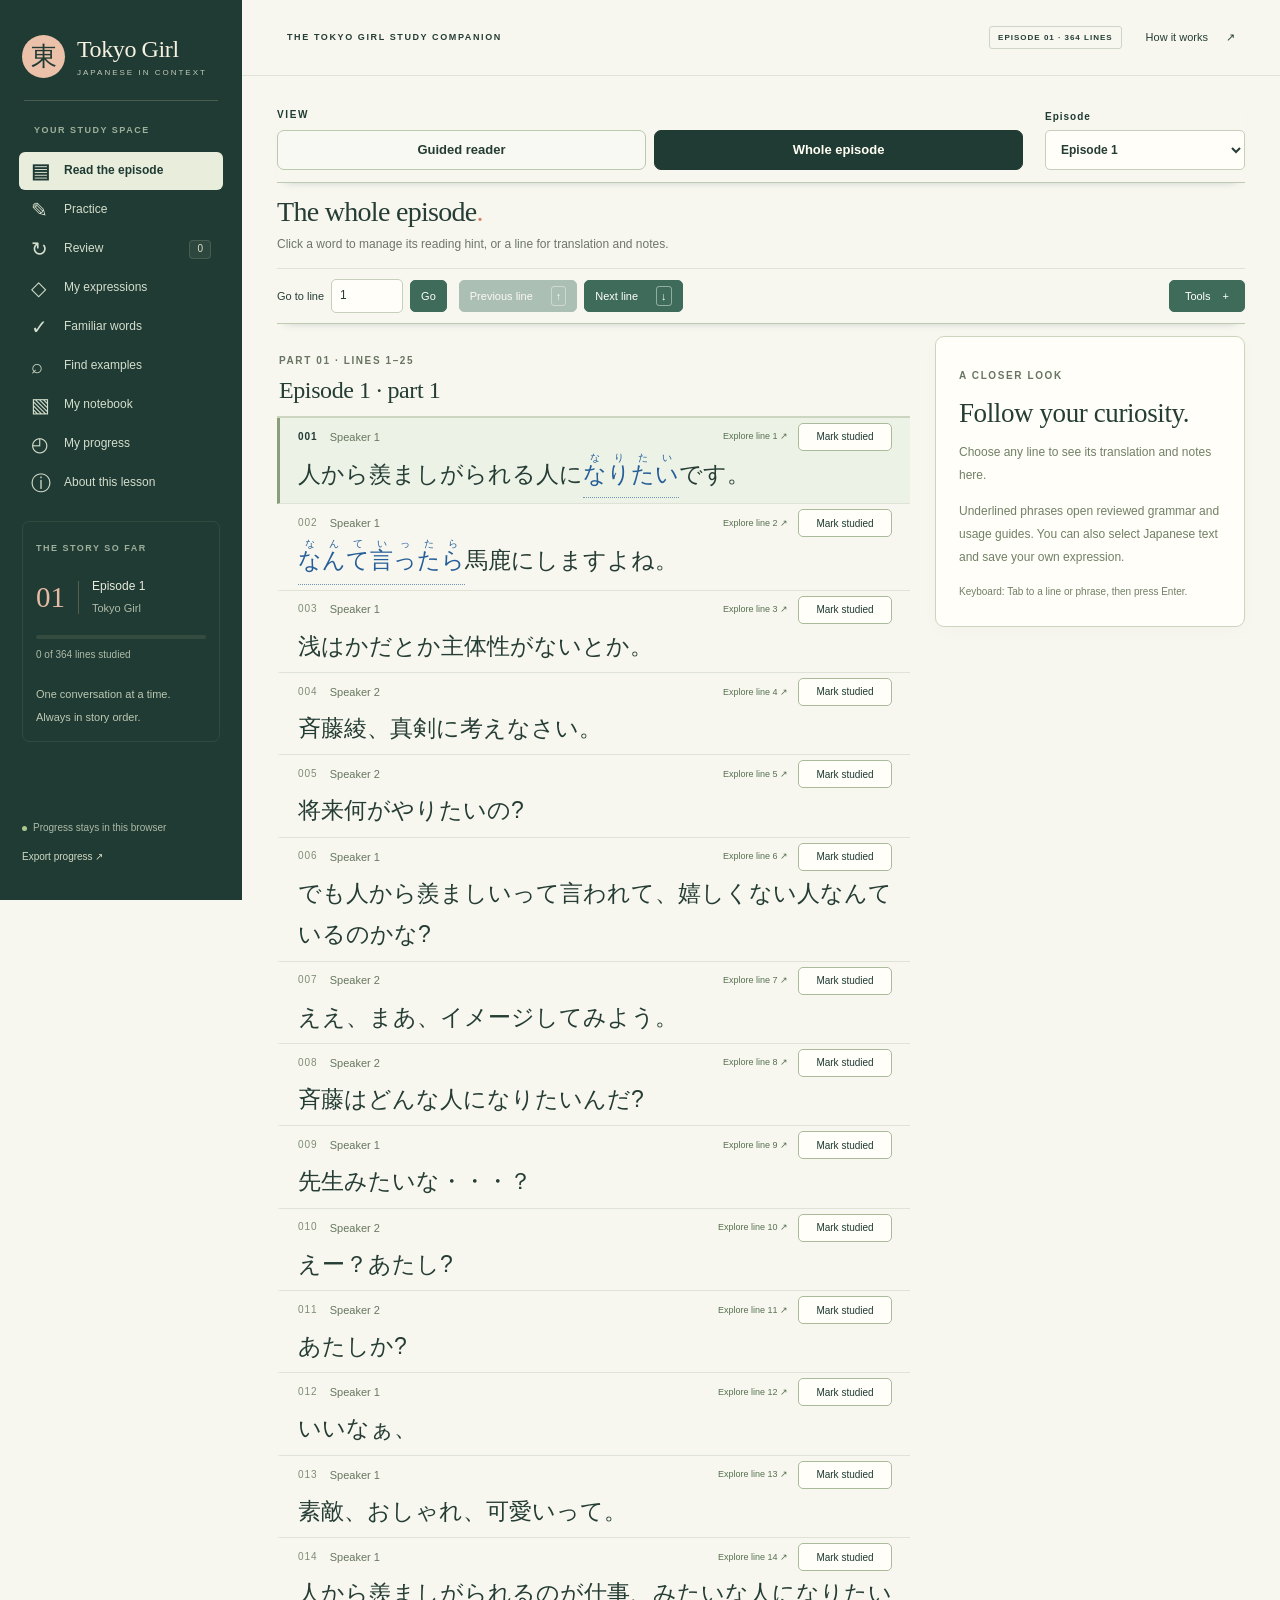
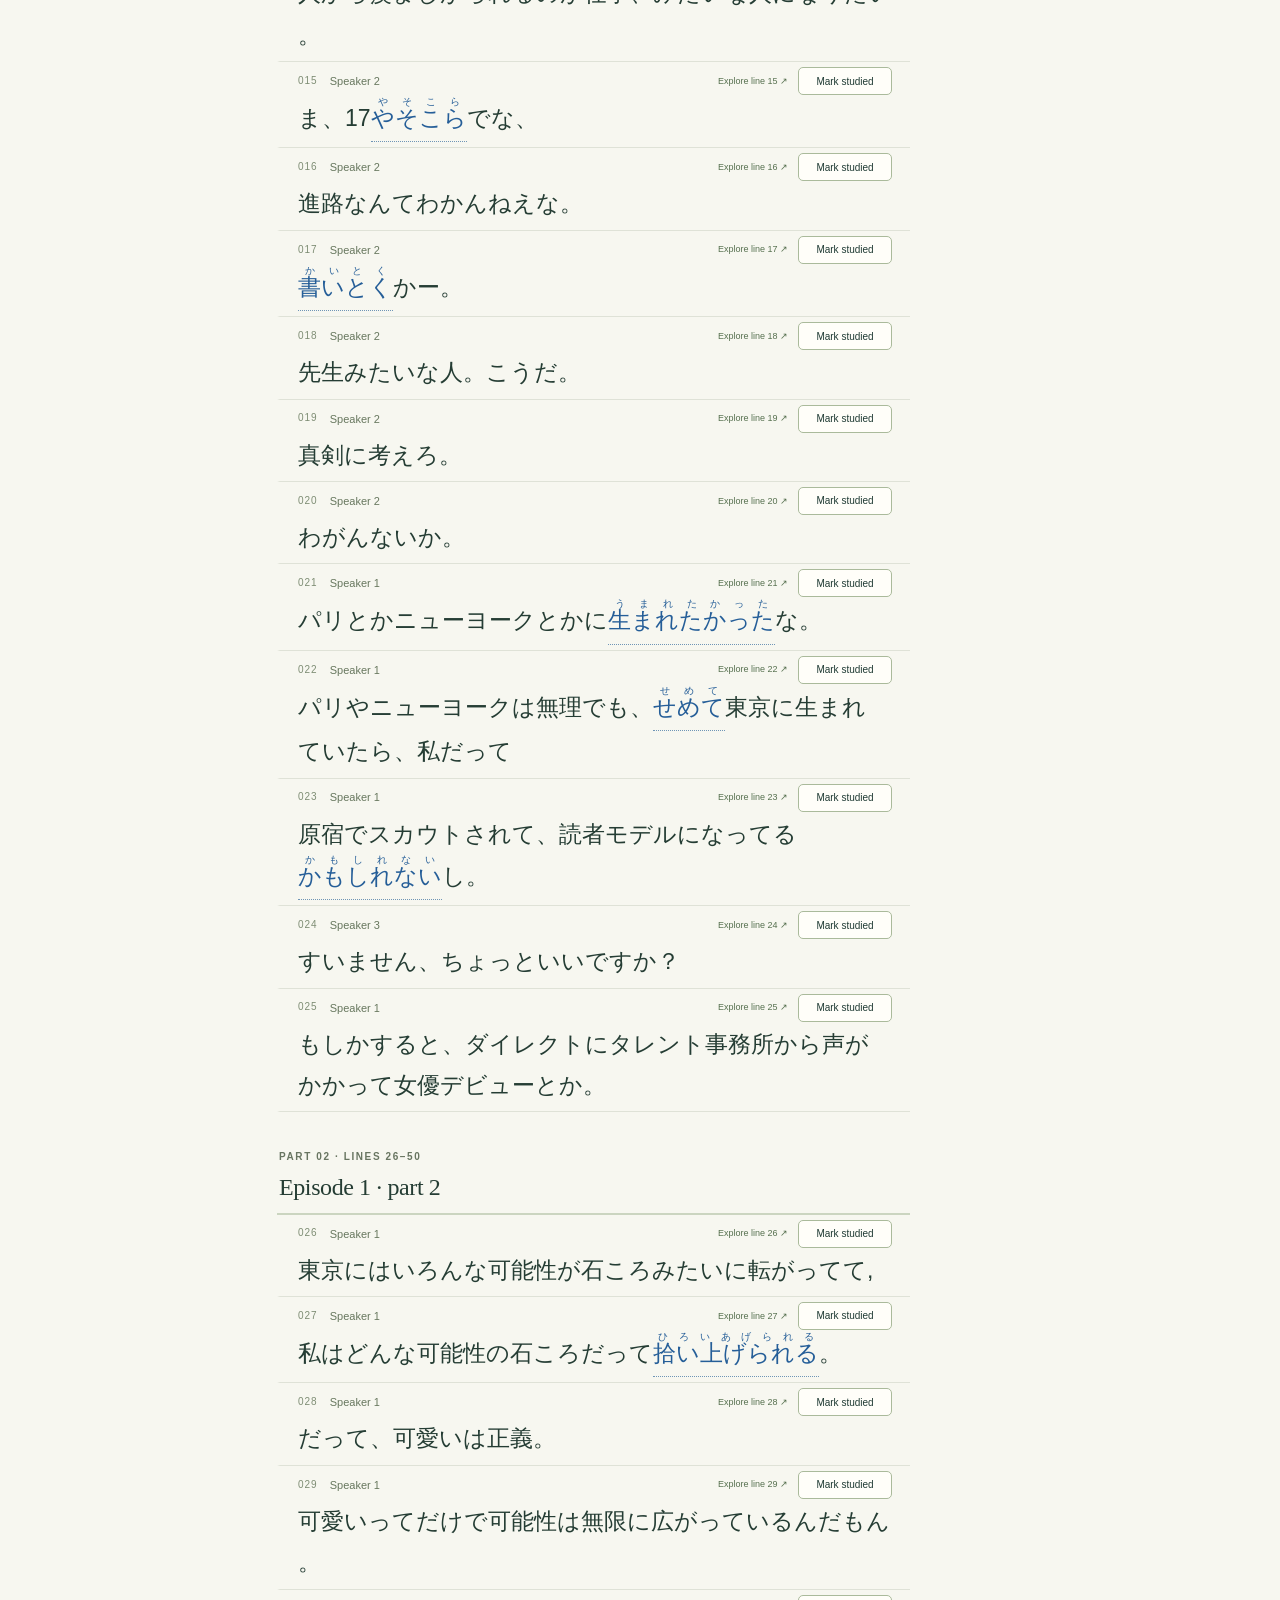
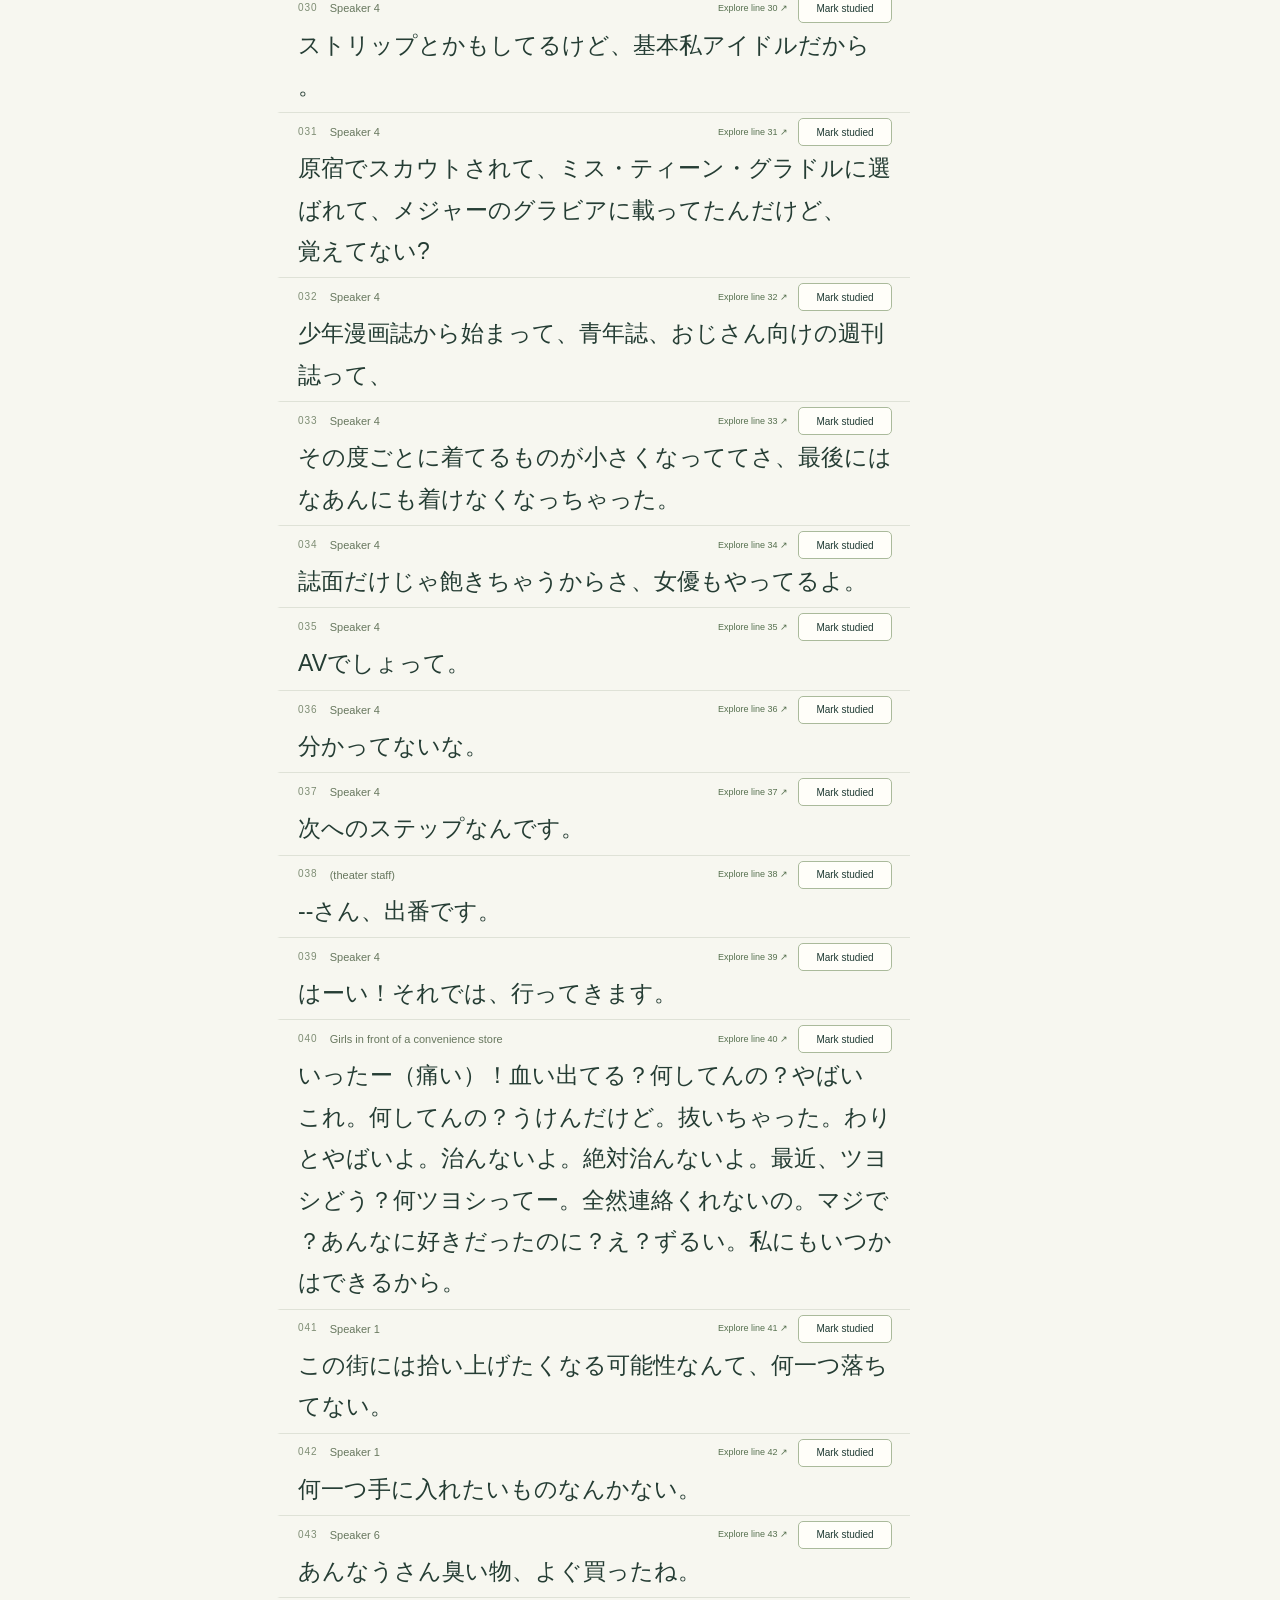
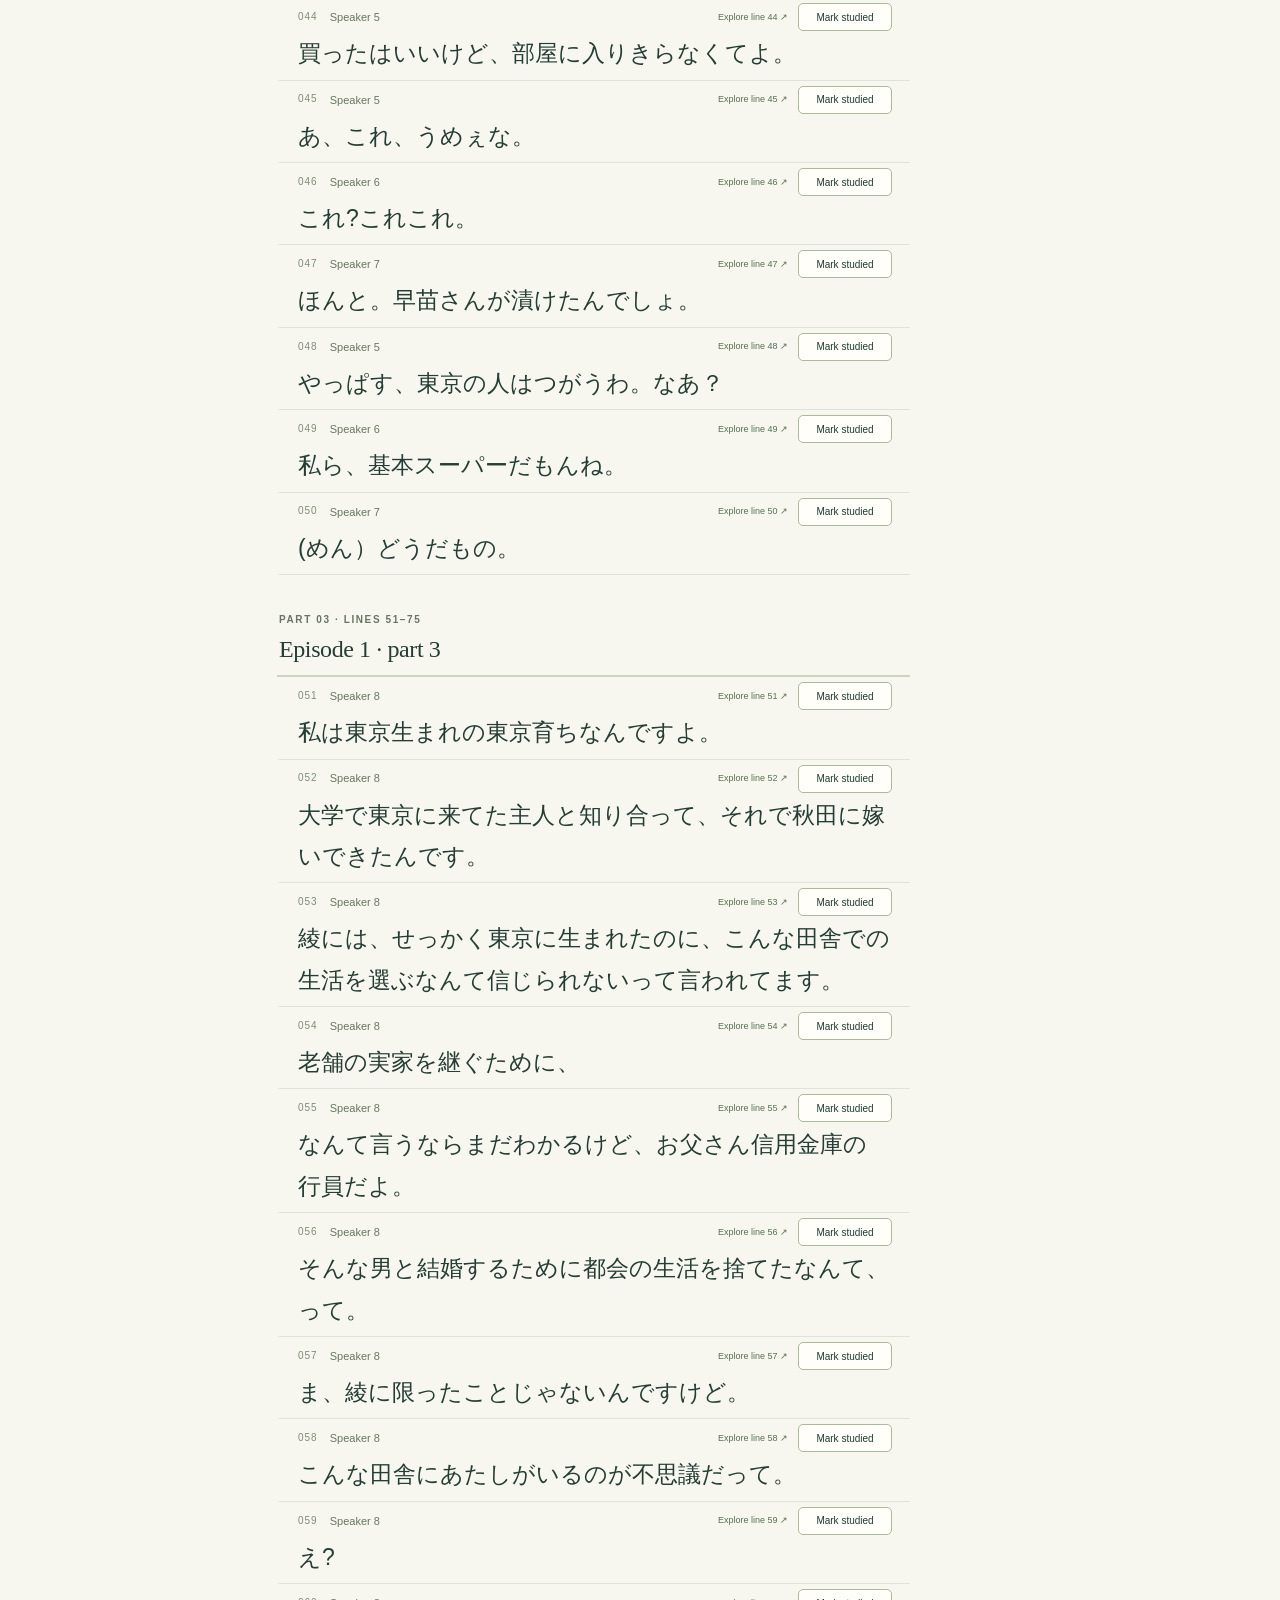
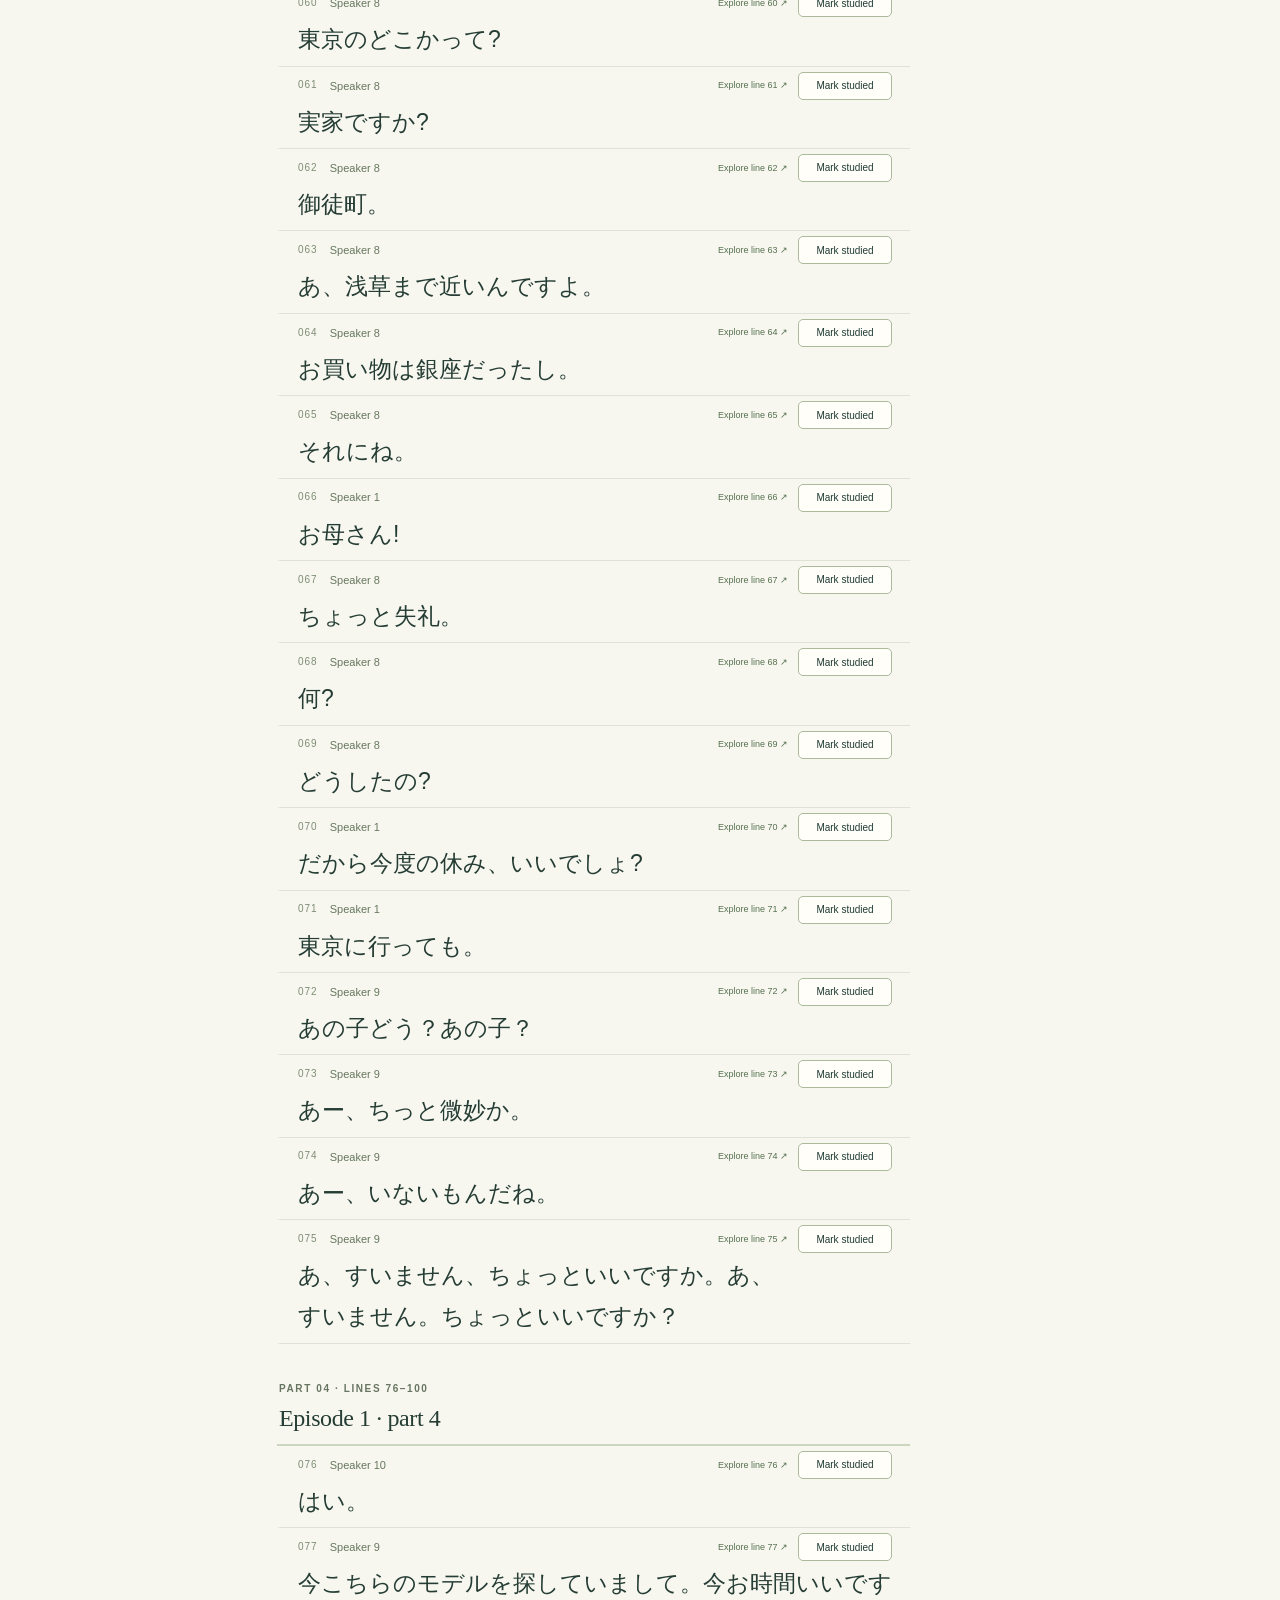
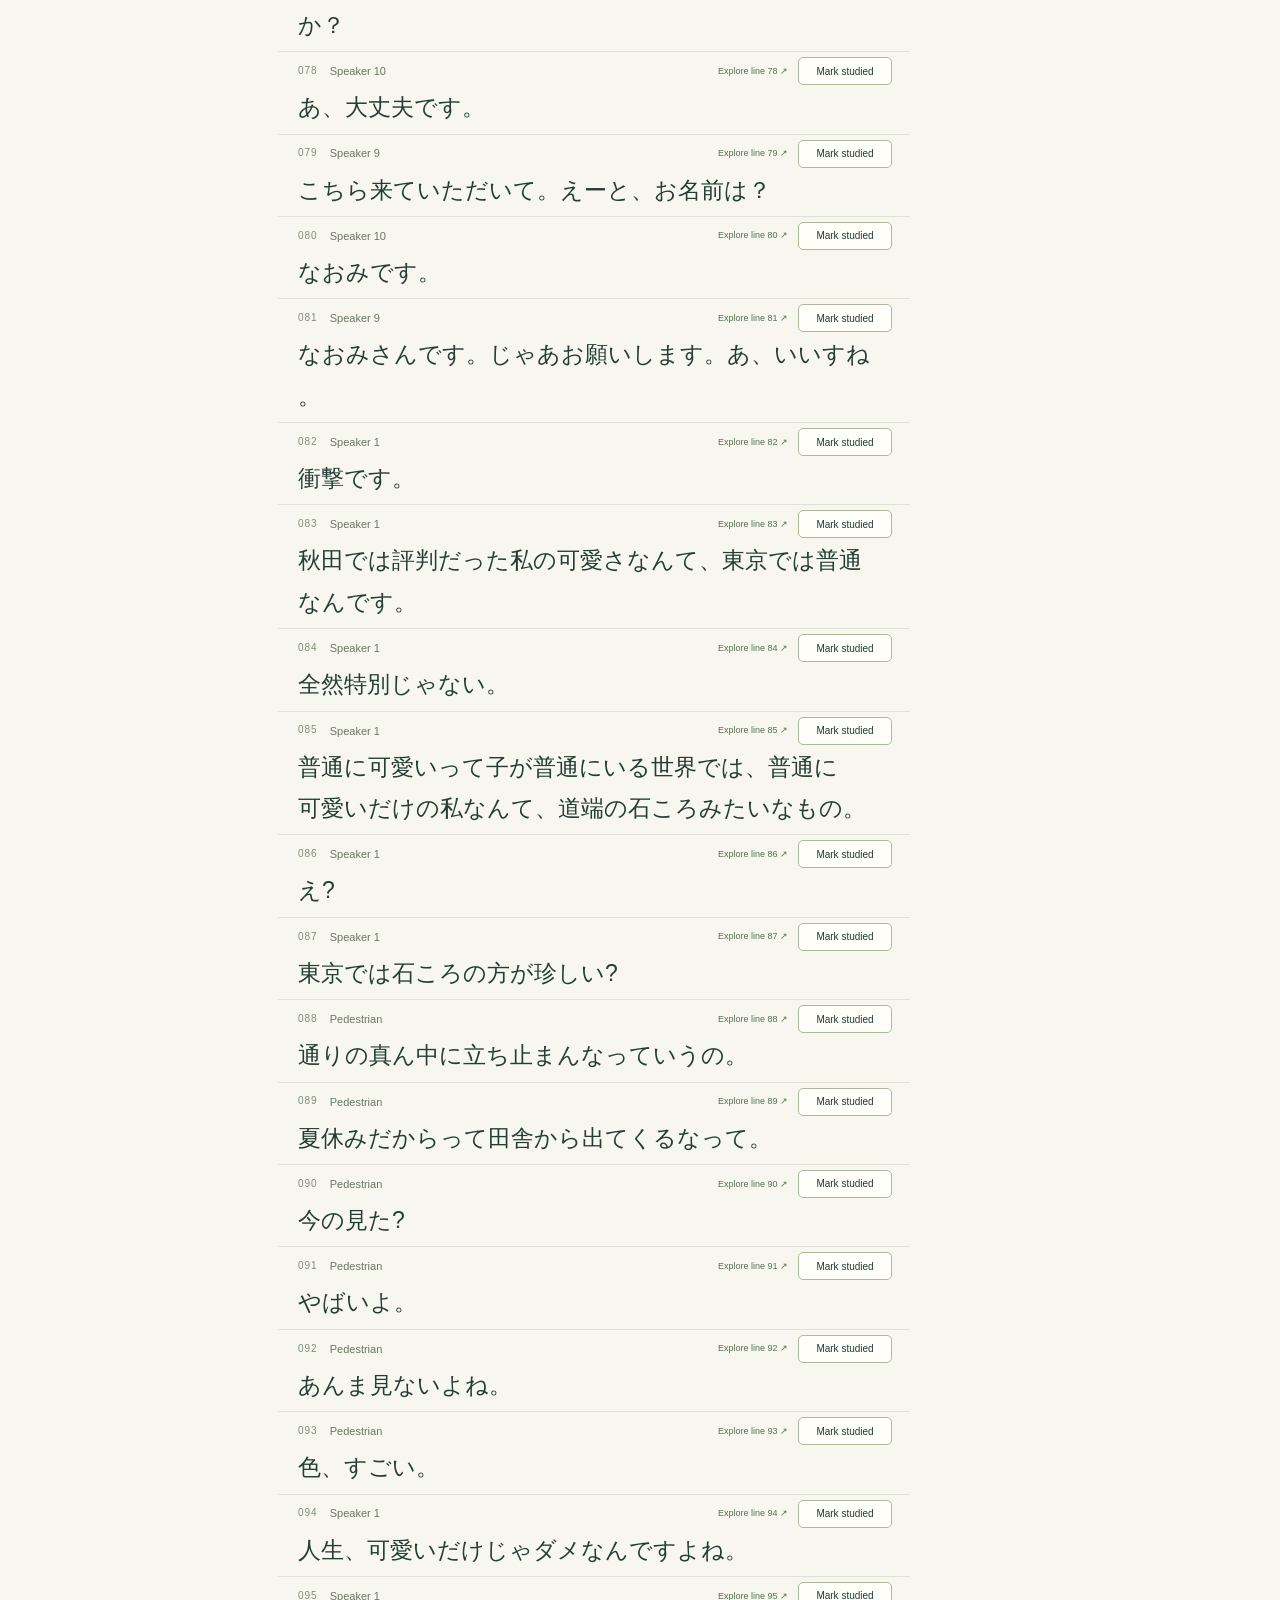
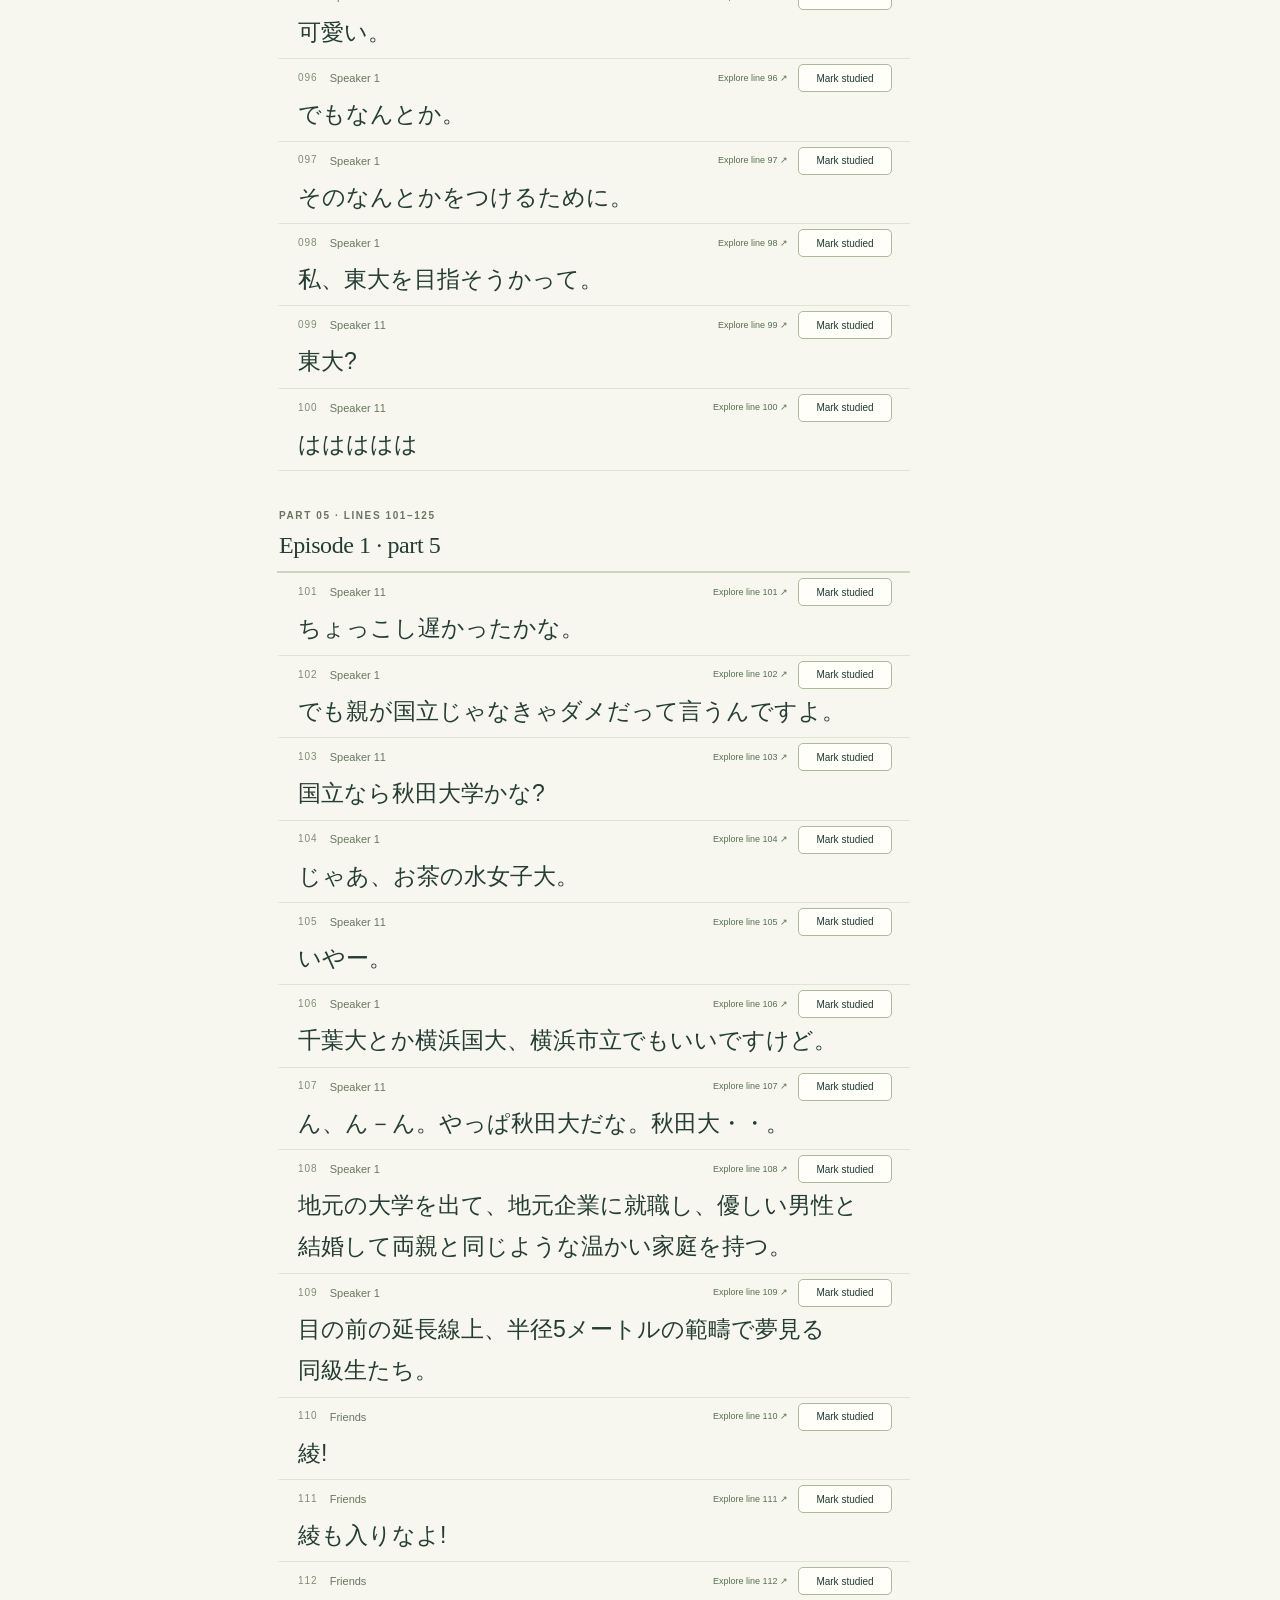
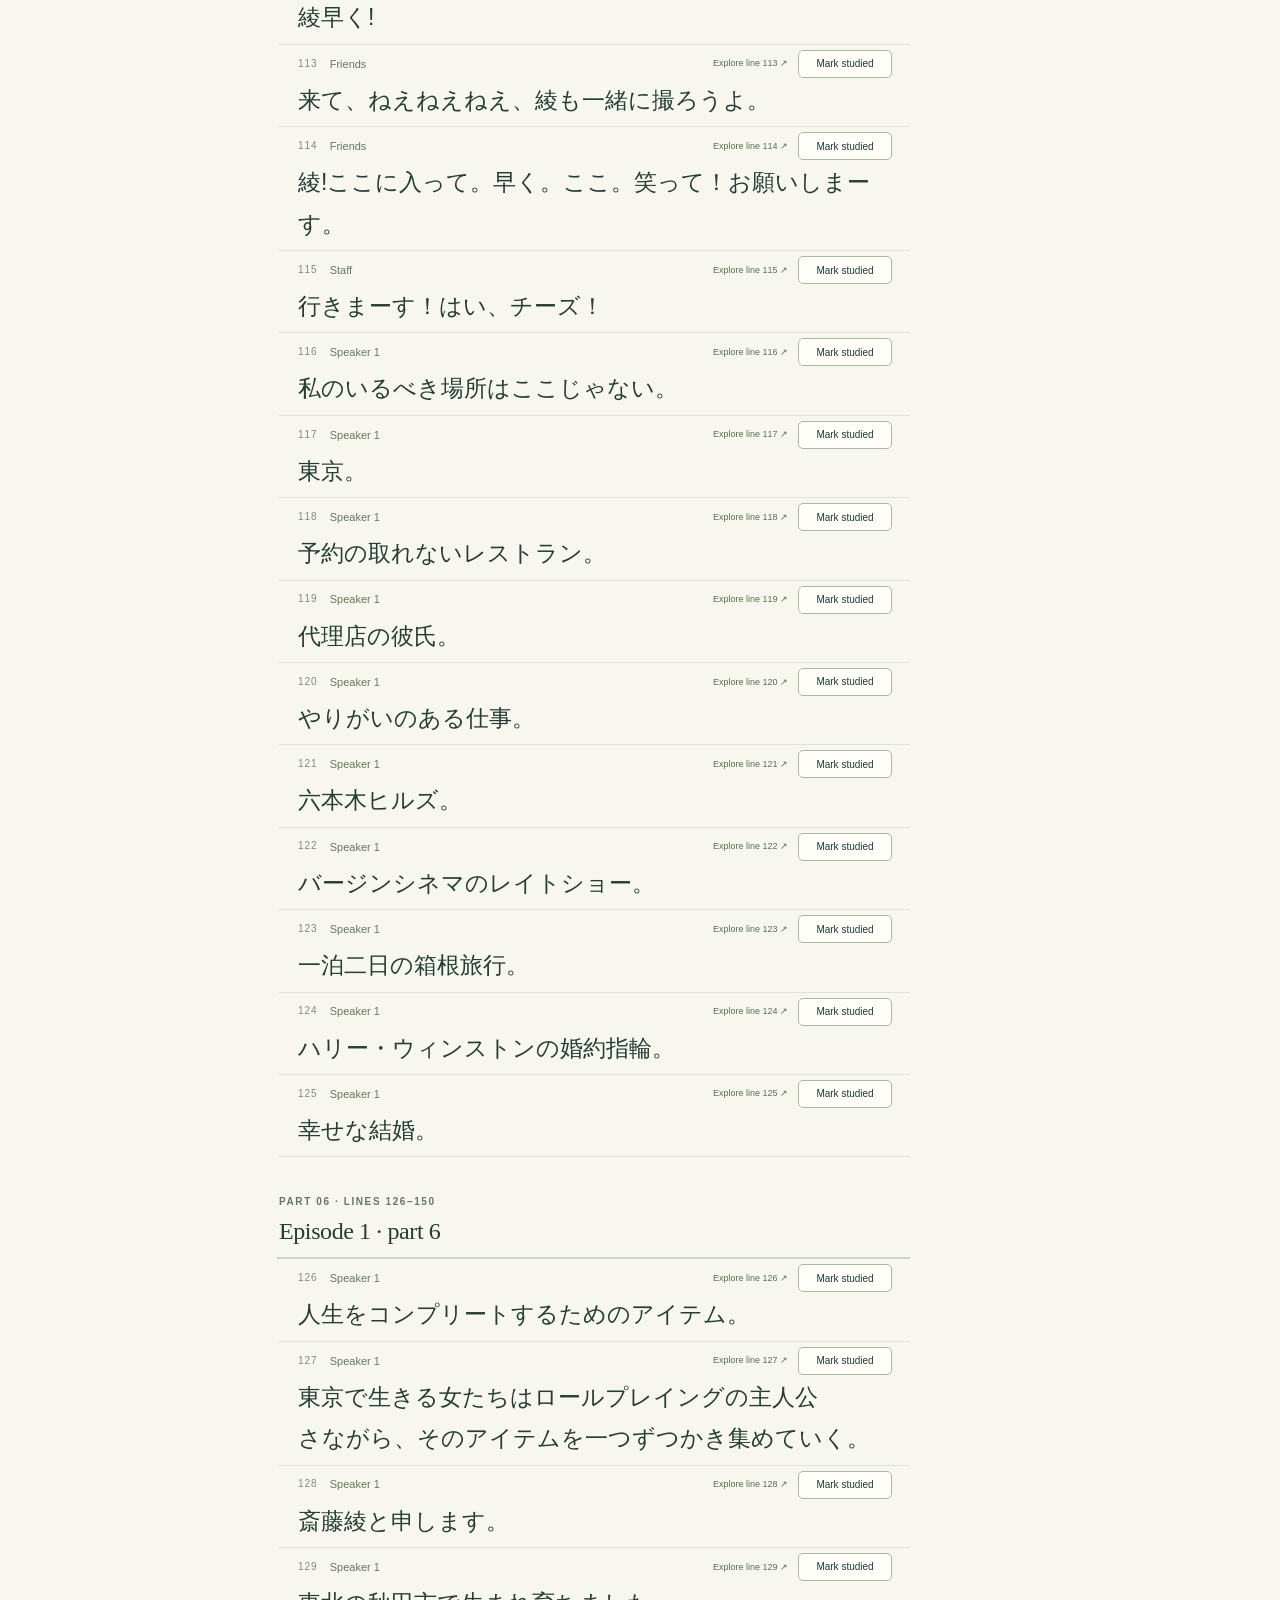
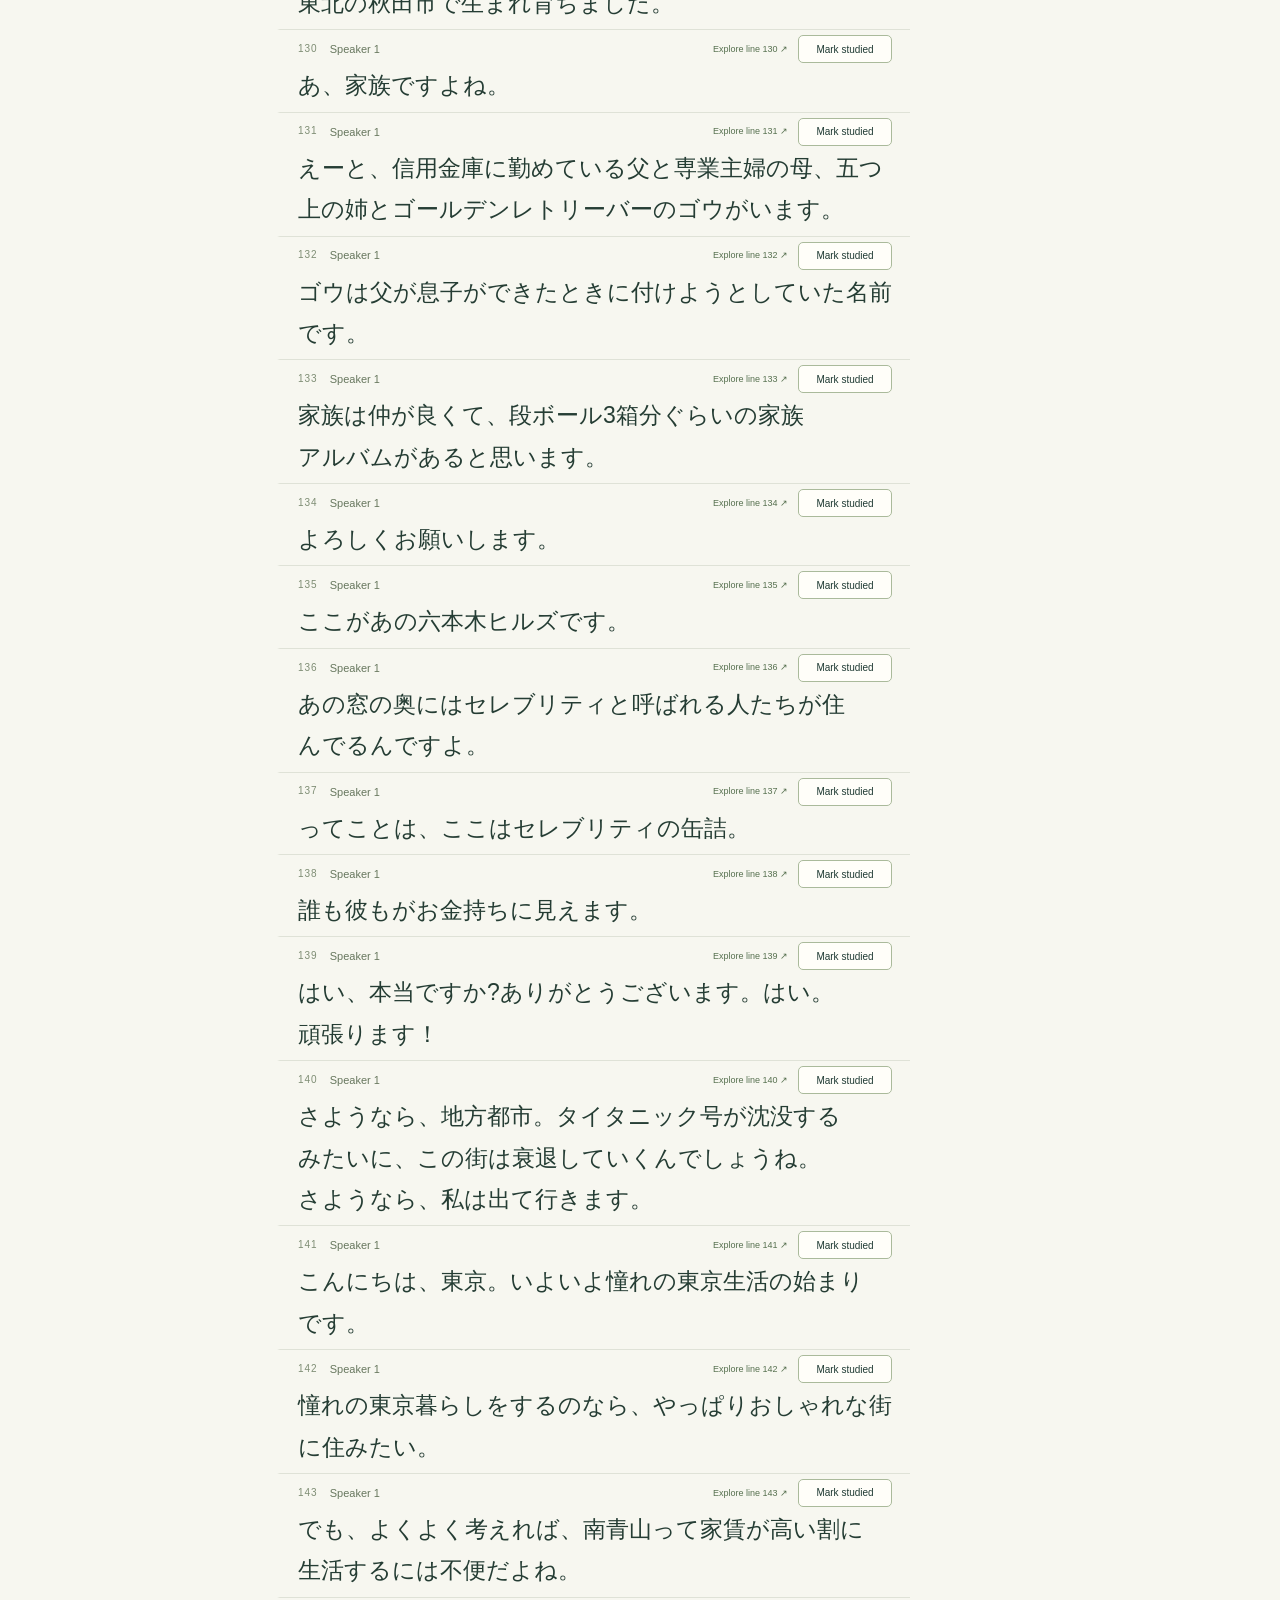
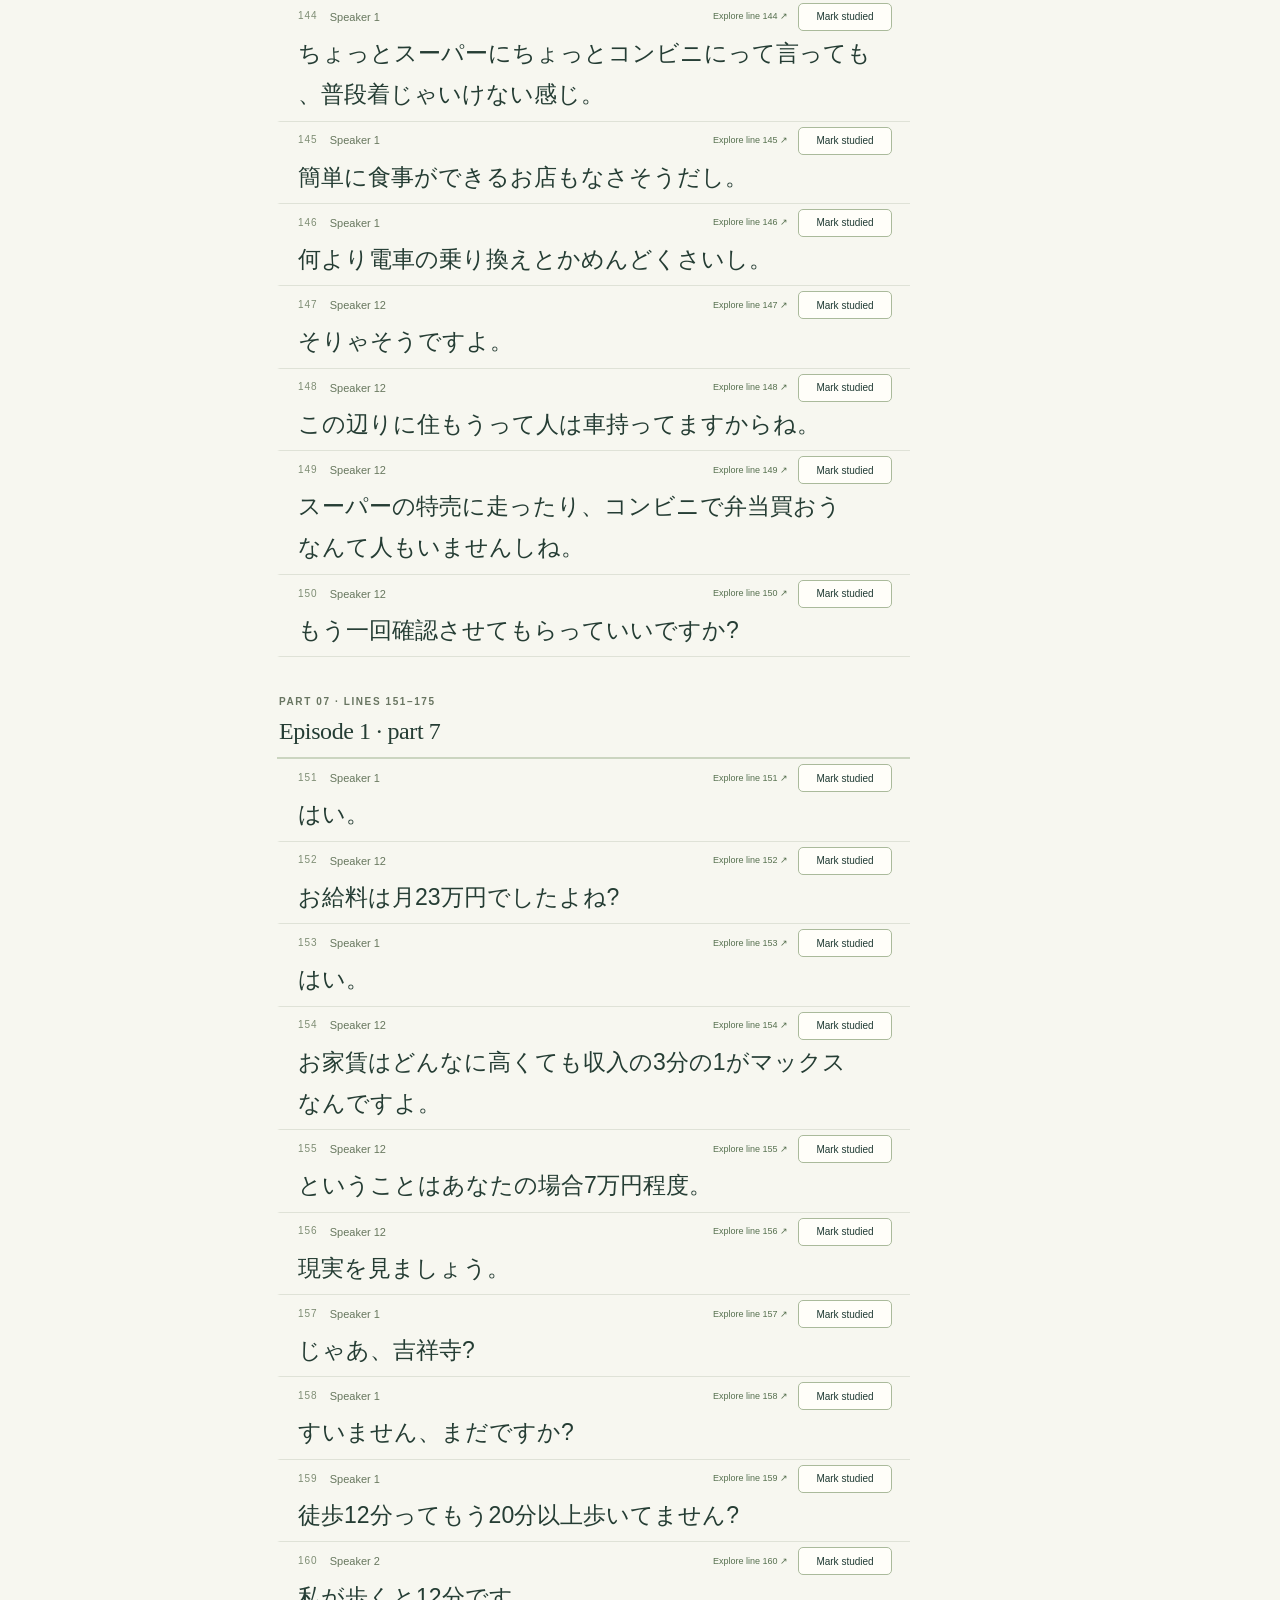
==== commit eedf8426: "Publish Tokyo Girl from c5046f386f9e" ====
--- a/index.html
+++ b/index.html
@@ -5,6 +5,10 @@
   <meta name="theme-color" content="#203b34">
   <meta name="description" content="Learn Japanese in story order with Tokyo Girl. Read the canonical spreadsheet transcripts for Episodes 1–11, reveal Yoshiko’s translations and notes, and practice what you’ve studied.">
   <title>Tokyo Girl — Japanese in context</title>
+  <link rel="canonical" href="https://philstilwell.github.io/tg-pages/">
+  <meta property="og:url" content="https://philstilwell.github.io/tg-pages/">
+  <meta property="og:title" content="Tokyo Girl — Japanese in context">
+  <meta property="og:type" content="website">
   <link rel="icon" href="data:image/svg+xml,%3Csvg xmlns='http://www.w3.org/2000/svg' viewBox='0 0 64 64'%3E%3Crect width='64' height='64' rx='16' fill='%23203b34'/%3E%3Ctext x='32' y='44' text-anchor='middle' font-size='40' fill='%23f4ba9f'%3E東%3C/text%3E%3C/svg%3E">
   <link rel="stylesheet" href="./styles.css"><link rel="stylesheet" href="./episode-view.css">
   <script type="module" src="./app.js"></script>
@@ -13,6 +17,6 @@
   <a class="skip-link" href="#main">Skip to lesson</a>
   <div id="app"></div>
   <div id="toast" role="status" aria-live="polite"></div>
-  <noscript>This learning prototype needs JavaScript to reveal translations and save your place.</noscript>
+  <noscript>This study companion needs JavaScript to reveal translations and save your place. <a href="https://philstilwell.github.io/tg-pages/">Open the main Tokyo Girl study site.</a></noscript>
 </body>
 </html>
--- a/styles.css
+++ b/styles.css
@@ -116,3 +116,28 @@
 .reading-hints-popup{width:min(300px,calc(100vw - 24px));padding:12px 14px;max-height:calc(100dvh - 24px);overflow-y:auto;overscroll-behavior:contain;font-size:12px;line-height:1.6;cursor:auto}
 .reading-hints-popup strong{color:var(--blue);font-weight:650}.reading-hints-popup p{margin:4px 0 0}
 @media(max-width:700px){.study-toolbar>.reading-hints-field{flex:1;min-width:0}.reading-mode-trigger{width:100%;min-width:0}.reading-hints-option{min-height:44px}}
+
+/* One compact, course-wide list for managing hidden reading hints. */
+.familiar-shortcut{align-self:end;white-space:nowrap}
+.familiar-page{max-width:850px}
+.familiar-page .page-intro{margin-bottom:22px}
+.familiar-page .page-intro p{max-width:660px}
+.familiar-toolbar{display:flex;align-items:end;gap:16px;margin-bottom:16px}
+.familiar-toolbar label{display:grid;gap:5px;flex:1;font-size:12px}
+.familiar-toolbar input{width:100%;min-width:0;padding:9px 12px;border:1px solid #bccbb3;border-radius:5px;background:var(--white);color:var(--ink)}
+.familiar-toolbar input:focus-visible{outline:2px solid var(--blue);outline-offset:2px}
+.familiar-toolbar button{min-height:40px}
+.familiar-count{font-size:12px;color:var(--muted);margin:0 0 8px}
+.familiar-list{list-style:none;margin:0;padding:0;border:1px solid #cbd5bf;border-radius:8px;overflow:hidden;background:var(--white)}
+.familiar-row{display:flex;align-items:center;justify-content:space-between;gap:18px;padding:12px 18px;border-top:1px solid var(--line)}
+.familiar-row:first-child{border-top:0}
+.familiar-word{min-width:0;overflow-wrap:anywhere;display:flex;align-items:baseline;flex-wrap:wrap;gap:4px 18px}
+.familiar-word strong{font:23px/1.6 var(--jp)}
+.familiar-word span{font:14px/1.6 var(--jp);color:var(--muted)}
+.familiar-row button{flex-shrink:0;min-height:40px}
+.familiar-empty{padding:24px 18px;border:1px solid var(--line);border-radius:8px;background:var(--white)}
+.familiar-empty p{margin:0 0 6px}.familiar-empty p:last-child{margin:0}
+@media(min-width:701px){.sidebar{overflow-y:auto}}
+@media(max-width:700px){.familiar-toolbar{flex-wrap:wrap;gap:10px}.familiar-toolbar label{flex-basis:100%}.familiar-row{padding:10px 12px;gap:10px}.familiar-word{display:grid;gap:2px}.familiar-word strong{font-size:21px}.familiar-row button{min-height:44px}.familiar-shortcut{min-height:40px}}
+
+.previous-site-notice{margin:14px 30px 0;padding:12px 16px;border:1px solid #c4d0b6;border-radius:7px;background:#eef2e6;font-size:13px;line-height:1.6}.previous-site-notice strong{color:var(--green)}.previous-site-actions{display:flex;flex-wrap:wrap;gap:8px;margin-top:8px}footer a{color:inherit;text-decoration:underline;text-underline-offset:3px}@media(max-width:700px){.previous-site-notice{margin:10px 16px 0;padding:10px 12px;font-size:12px}.previous-site-actions{gap:6px}.previous-site-actions a,.previous-site-actions button{font-size:11px}}
